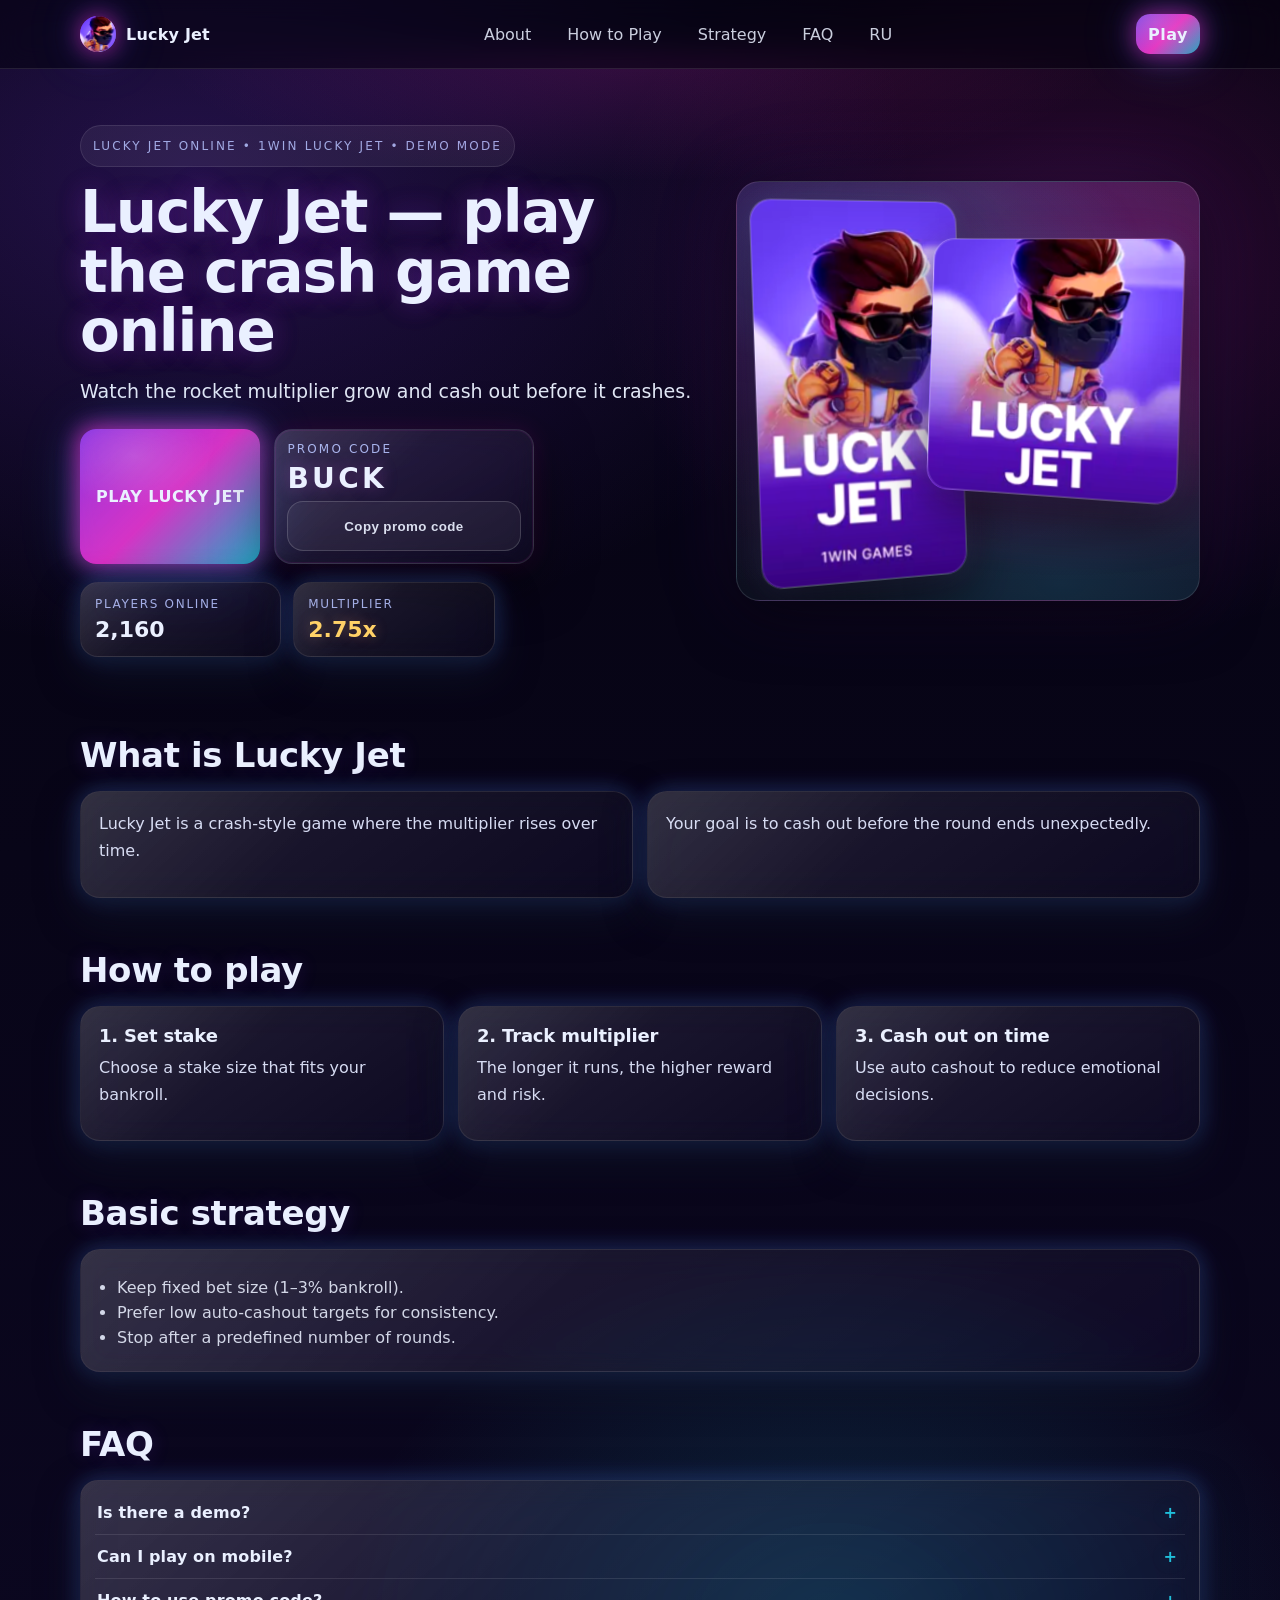
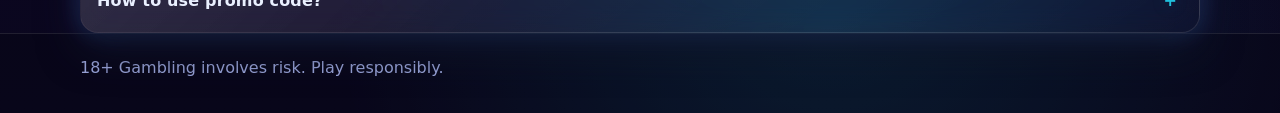
==== en.html @ e5412962 "Improve performance and add English page" ====
<!doctype html>
<html lang="en">
  <head>
    <meta charset="utf-8" />
    <meta name="viewport" content="width=device-width, initial-scale=1" />

    <title>Lucky Jet Play Online — Official Guide & Strategies 2026</title>
    <meta
      name="description"
      content="Lucky Jet is a popular crash game. Learn how to play, use safer bankroll tactics, and start online."
    />
    <meta name="theme-color" content="#0b0720" />
    <meta name="color-scheme" content="dark" />
    <meta name="robots" content="index,follow,max-image-preview:large" />

    <link rel="canonical" href="https://luckyjet.cash/en.html" />
    <link rel="alternate" hreflang="ru" href="https://luckyjet.cash/" />
    <link rel="alternate" hreflang="en" href="https://luckyjet.cash/en.html" />
    <link rel="alternate" hreflang="x-default" href="https://luckyjet.cash/" />

    <meta property="og:type" content="website" />
    <meta property="og:locale" content="en_US" />
    <meta property="og:url" content="https://luckyjet.cash/en.html" />
    <meta property="og:title" content="Lucky Jet — Play Online | 1win Lucky Jet" />
    <meta
      property="og:description"
      content="Lucky Jet is a popular crash game. Learn how to play, use smarter strategies, and start online."
    />

    <link
      rel="icon"
      type="image/avif"
      href="./ca24994c-83c5-44bd-94f7-a9ee2521f638_vertical.avif?v=2"
    />
    <link rel="alternate icon" type="image/svg+xml" href="./favicon.svg?v=2" />

    <link rel="preload" href="./styles.css" as="style" />
    <link rel="stylesheet" href="./styles.css" />
  </head>
  <body>
    <a class="skip-link" href="#content">Skip to content</a>

    <header class="topbar">
      <div class="container topbar__inner">
        <a class="brand" href="#top" aria-label="Lucky Jet landing page">
          <span class="brand__mark">
            <img
              src="./ca24994c-83c5-44bd-94f7-a9ee2521f638_vertical.webp"
              width="40"
              height="40"
              alt="Lucky Jet icon"
              decoding="async"
            />
          </span>
          <span class="brand__name">Lucky Jet</span>
        </a>

        <nav class="nav" aria-label="Page navigation">
          <a href="#about">About</a>
          <a href="#how">How to Play</a>
          <a href="#strategy">Strategy</a>
          <a href="#faq">FAQ</a>
          <a href="./index.html" lang="ru" hreflang="ru">RU</a>
        </nav>

        <a
          class="btn btn--neon btn--sm topbar__cta"
          href="https://one-vv6649.com/casino/list?open=register&sub1=lucky"
          target="_blank"
          rel="noopener noreferrer"
        >
          Play
        </a>
      </div>
    </header>

    <main id="content">
      <section class="hero" id="top">
        <div class="container hero__grid">
          <div class="hero__copy">
            <p class="kicker">lucky jet online • 1win lucky jet • demo mode</p>
            <h1>Lucky Jet — play the crash game online</h1>
            <p class="lead">Watch the rocket multiplier grow and cash out before it crashes.</p>

            <div class="hero__actions">
              <a
                class="btn btn--neon btn--pulse"
                href="https://one-vv6649.com/casino/list?open=register&sub1=lucky"
                target="_blank"
                rel="noopener noreferrer"
                aria-label="Play Lucky Jet"
              >
                PLAY LUCKY JET
              </a>
              <div class="glass promo" role="group" aria-label="Lucky Jet promo code">
                <div class="promo__label">PROMO CODE</div>
                <div class="promo__code" aria-label="Promo code">BUCK</div>
                <button class="btn btn--ghost" type="button" id="copyPromo">Copy promo code</button>
              </div>
            </div>

            <div class="stats">
              <div class="glass stat">
                <div class="stat__label">Players online</div>
                <div class="stat__value" id="playersOnline" aria-live="polite">—</div>
              </div>
              <div class="glass stat">
                <div class="stat__label">Multiplier</div>
                <div class="stat__value"><span class="mult" id="multiplier" aria-live="polite">1.00x</span></div>
              </div>
            </div>
          </div>

          <div class="hero__media" aria-label="Lucky Jet promo">
            <div class="media-grid">
              <figure class="shot shot--vertical glass">
                <img
                  src="./ca24994c-83c5-44bd-94f7-a9ee2521f638_vertical.webp"
                  width="640"
                  height="960"
                  decoding="async"
                  fetchpriority="high"
                  alt="Lucky Jet promo art"
                />
              </figure>
              <figure class="shot shot--buck glass">
                <img
                  src="./ca24994c-83c5-44bd-94f7-a9ee2521f638_vertical.webp"
                  width="640"
                  height="960"
                  loading="lazy"
                  decoding="async"
                  alt="Lucky Jet bonus visual"
                />
              </figure>
            </div>
          </div>
        </div>
      </section>

      <section class="section" id="about">
        <div class="container">
          <h2>What is Lucky Jet</h2>
          <div class="grid-2">
            <article class="glass card"><p>Lucky Jet is a crash-style game where the multiplier rises over time.</p></article>
            <article class="glass card"><p>Your goal is to cash out before the round ends unexpectedly.</p></article>
          </div>
        </div>
      </section>

      <section class="section" id="how">
        <div class="container">
          <h2>How to play</h2>
          <div class="grid-3">
            <article class="glass card"><h3>1. Set stake</h3><p>Choose a stake size that fits your bankroll.</p></article>
            <article class="glass card"><h3>2. Track multiplier</h3><p>The longer it runs, the higher reward and risk.</p></article>
            <article class="glass card"><h3>3. Cash out on time</h3><p>Use auto cashout to reduce emotional decisions.</p></article>
          </div>
        </div>
      </section>

      <section class="section" id="strategy">
        <div class="container">
          <h2>Basic strategy</h2>
          <div class="glass card">
            <ul class="list">
              <li>Keep fixed bet size (1–3% bankroll).</li>
              <li>Prefer low auto-cashout targets for consistency.</li>
              <li>Stop after a predefined number of rounds.</li>
            </ul>
          </div>
        </div>
      </section>

      <section class="section" id="faq">
        <div class="container">
          <h2>FAQ</h2>
          <div class="glass faq">
            <details><summary>Is there a demo?</summary><p>Availability depends on the platform.</p></details>
            <details><summary>Can I play on mobile?</summary><p>Yes, usually through a mobile browser.</p></details>
            <details><summary>How to use promo code?</summary><p>Copy BUCK and enter it during sign-up.</p></details>
          </div>
        </div>
      </section>
    </main>

    <footer class="footer">
      <div class="container footer__inner">
        <div class="footer__legal"><div class="muted">18+ Gambling involves risk. Play responsibly.</div></div>
      </div>
    </footer>

    <div class="toast" id="toast" role="status" aria-live="polite" aria-atomic="true"></div>
    <script src="./script.js" defer></script>
  </body>
</html>
---- styles.css ----
:root{
  --bg0:#050310;
  --bg1:#0b0720;
  --glass:rgba(255,255,255,.07);
  --glass2:rgba(255,255,255,.10);
  --stroke:rgba(255,255,255,.14);
  --text:#eaf0ff;
  --muted:#b6c3ff;
  --violet:#7c3aed;
  --pink:#ff2bd6;
  --cyan:#22d3ee;
  --yellow:#ffd166;
  --shadow:0 18px 55px rgba(0,0,0,.55);
  --radius:18px;
  --ring:0 0 0 1px var(--stroke) inset, 0 0 0 1px rgba(0,0,0,.25);
  --glow:0 0 16px rgba(255,43,214,.35), 0 0 28px rgba(34,211,238,.22);
  --glow-strong:0 0 22px rgba(255,43,214,.52), 0 0 40px rgba(124,58,237,.30), 0 0 60px rgba(34,211,238,.22);
  --container:1120px;
}

*{box-sizing:border-box}
html{scroll-behavior:smooth}
body{
  margin:0;
  font-family: ui-sans-serif, system-ui, -apple-system, Segoe UI, Roboto, Arial, "Noto Sans", "Liberation Sans", sans-serif;
  color:var(--text);
  background:
    radial-gradient(1200px 800px at 15% 10%, rgba(124,58,237,.25), transparent 60%),
    radial-gradient(900px 700px at 85% 15%, rgba(255,43,214,.16), transparent 55%),
    radial-gradient(900px 700px at 65% 95%, rgba(34,211,238,.16), transparent 55%),
    linear-gradient(180deg, var(--bg0), var(--bg1));
  min-height:100vh;
  overflow-x:hidden;
  -webkit-font-smoothing: antialiased;
  text-rendering: optimizeLegibility;
}

a{color:inherit; text-decoration:none}
p{
  font-size:16px;
  line-height:1.7;
  margin:0 0 14px;
  color:rgba(226,232,255,.94);
}

.container{
  width:min(var(--container), calc(100% - 40px));
  margin:0 auto;
}

.skip-link{
  position:absolute;
  left:-999px;
  top:10px;
  padding:10px 14px;
  border-radius:12px;
  background:rgba(0,0,0,.8);
  border:1px solid var(--stroke);
  z-index:9999;
}
.skip-link:focus{left:12px}

.topbar{
  position:sticky;
  top:0;
  z-index:50;
  backdrop-filter: blur(12px);
  background:rgba(5,3,16,.55);
  border-bottom:1px solid rgba(255,255,255,.10);
}
.topbar__inner{
  display:flex;
  align-items:center;
  justify-content:space-between;
  gap:16px;
  padding:14px 0;
}
.brand{
  display:flex;
  align-items:center;
  gap:10px;
  min-width:160px;
}
.brand__mark{
  width:36px;
  height:36px;
  display:grid;
  place-items:center;
  border-radius:999px;
  background:linear-gradient(135deg, rgba(124,58,237,.9), rgba(255,43,214,.85), rgba(34,211,238,.8));
  box-shadow:var(--glow-strong);
  overflow:hidden;
}
.brand__mark img{
  width:120%;
  height:120%;
  object-fit:cover;
  filter:contrast(1.1) saturate(1.08);
  transform:translateZ(0);
}
.brand__name{
  font-weight:800;
  letter-spacing:.2px;
}
.nav{
  display:flex;
  gap:16px;
  align-items:center;
}
.nav a{
  padding:9px 10px;
  border-radius:12px;
  color:rgba(234,240,255,.86);
  transition:transform .18s ease, background-color .18s ease, color .18s ease;
}
.nav a:hover{
  background:rgba(255,255,255,.06);
  transform:translateY(-1px);
  color:var(--text);
}
.topbar__cta{display:none}

.hero{
  position:relative;
  padding:56px 0 26px;
}
.hero:before{
  content:"";
  position:absolute;
  inset:-20px 0 auto;
  height:260px;
  background: radial-gradient(800px 220px at 50% 0%, rgba(255,43,214,.16), transparent 60%);
  pointer-events:none;
}
.hero__grid{
  display:grid;
  grid-template-columns: 1.15fr .85fr;
  gap:28px;
  align-items:center;
}
.kicker{
  display:inline-block;
  font-size:12px;
  letter-spacing:.18em;
  text-transform:uppercase;
  color:rgba(182,195,255,.85);
  padding:10px 12px;
  border-radius:999px;
  background:rgba(255,255,255,.06);
  border:1px solid rgba(255,255,255,.10);
  margin:0 0 16px;
}
h1{
  font-size: clamp(34px, 5.2vw, 58px);
  line-height:1.02;
  margin:0 0 14px;
  letter-spacing:-.02em;
  text-shadow:0 0 26px rgba(124,58,237,.28), 0 0 36px rgba(255,43,214,.14);
}
.lead{
  font-size: clamp(16px, 2.05vw, 19px);
  color:rgba(235,241,255,.96);
  margin:0 0 22px;
  max-width:56ch;
}

.hero__actions{
  display:flex;
  flex-wrap:wrap;
  gap:14px;
  align-items:stretch;
  margin:0 0 18px;
}

.glass{
  position:relative;
  background:linear-gradient(145deg, rgba(255,255,255,.10), rgba(255,255,255,.02));
  border-radius:var(--radius);
  border:1px solid rgba(255,255,255,.11);
  box-shadow:
    0 16px 40px rgba(15,23,42,.75),
    0 0 26px rgba(124,58,237,.22),
    0 0 22px rgba(34,211,238,.18);
  backdrop-filter: blur(14px) saturate(1.25);
  overflow:hidden;
}
.glass::before{
  content:"";
  position:absolute;
  inset:-1px;
  background:linear-gradient(135deg, rgba(255,255,255,.24), rgba(255,255,255,0) 42%);
  opacity:.35;
  mix-blend-mode:soft-light;
  pointer-events:none;
}

.btn{
  display:inline-flex;
  align-items:center;
  justify-content:center;
  gap:10px;
  border-radius:16px;
  border:0;
  cursor:pointer;
  font-weight:800;
  letter-spacing:.03em;
  padding:14px 16px;
  min-height:50px;
  user-select:none;
  transition:transform .18s ease, box-shadow .18s ease, filter .18s ease, background-color .18s ease;
  will-change: transform;
}
.btn:focus-visible{outline: none; box-shadow:0 0 0 3px rgba(34,211,238,.25), var(--glow)}
.btn--neon{
  color:var(--text);
  background:
    radial-gradient(120px 80px at 30% 20%, rgba(255,255,255,.18), transparent 65%),
    linear-gradient(135deg, rgba(124,58,237,.95), rgba(255,43,214,.88), rgba(34,211,238,.78));
  box-shadow: var(--glow-strong);
}
.btn--neon:hover{transform: translateY(-2px); filter:saturate(1.05) brightness(1.04)}
.btn--ghost{
  background:rgba(255,255,255,.06);
  border:1px solid rgba(255,255,255,.16);
  color:rgba(234,240,255,.92);
  box-shadow:none;
}
.btn--ghost:hover{transform: translateY(-1px); background:rgba(255,255,255,.085)}
.btn--sm{min-height:40px; padding:10px 12px; border-radius:14px}
.btn--pulse{
  position:relative;
}
.btn--pulse:after{
  content:"";
  position:absolute;
  inset:-6px;
  border-radius:20px;
  background:linear-gradient(135deg, rgba(255,43,214,.25), rgba(34,211,238,.18));
  filter: blur(10px);
  opacity:.85;
  z-index:-1;
  animation:pulse 1.6s ease-in-out infinite;
}
@keyframes pulse{
  0%,100%{transform:scale(.98); opacity:.65}
  50%{transform:scale(1.03); opacity:1}
}

.promo{
  padding:12px 12px 12px;
  display:flex;
  flex-direction:column;
  justify-content:center;
  min-width:min(260px, 100%);
  gap:6px;
  box-shadow: var(--shadow), 0 0 0 1px rgba(255,43,214,.08) inset, 0 0 24px rgba(255,43,214,.12);
}
.promo__label{
  font-size:12px;
  letter-spacing:.18em;
  text-transform:uppercase;
  color:rgba(182,195,255,.9);
}
.promo__code{
  font-size:28px;
  font-weight:900;
  letter-spacing:.12em;
  color:var(--text);
  text-shadow:0 0 18px rgba(255,43,214,.25), 0 0 24px rgba(34,211,238,.12);
}

.stats{
  display:grid;
  grid-template-columns: repeat(3, minmax(0,1fr));
  gap:12px;
  margin-top:12px;
}
.stat{
  padding:14px 14px;
  border-radius:18px;
}
.stat__label{
  font-size:12px;
  letter-spacing:.14em;
  text-transform:uppercase;
  color:rgba(182,195,255,.88);
  margin-bottom:6px;
}
.stat__value{
  font-size:22px;
  font-weight:900;
}
.mult{
  display:inline-block;
  font-variant-numeric: tabular-nums;
  color:var(--yellow);
  text-shadow:0 0 14px rgba(255,209,102,.28), 0 0 20px rgba(255,43,214,.12);
}

.hero__media{position:relative}
.media-grid{
  position:relative;
  height:420px;
  border-radius:24px;
  overflow:hidden;
  background:
    radial-gradient(900px 520px at 10% 20%, rgba(124,58,237,.24), transparent 62%),
    radial-gradient(720px 420px at 90% 18%, rgba(255,43,214,.18), transparent 58%),
    radial-gradient(720px 420px at 70% 96%, rgba(34,211,238,.16), transparent 58%),
    linear-gradient(180deg, rgba(255,255,255,.06), rgba(255,255,255,.02));
  border:1px solid rgba(255,255,255,.12);
  box-shadow:var(--shadow), 0 0 90px rgba(124,58,237,.14);
}
.media-grid:before{
  content:"";
  position:absolute;
  inset:-40px -20px;
  background:
    radial-gradient(420px 220px at 35% 22%, rgba(34,211,238,.18), transparent 60%),
    radial-gradient(520px 260px at 70% 55%, rgba(255,43,214,.16), transparent 62%);
  filter: blur(0.2px);
  pointer-events:none;
}
.shot{
  position:absolute;
  margin:0;
  border-radius:22px;
  overflow:hidden;
  box-shadow: var(--shadow), 0 0 34px rgba(255,43,214,.14), 0 0 26px rgba(34,211,238,.10);
}
.shot img{
  display:block;
  width:100%;
  height:100%;
  object-fit:cover;
  image-rendering:auto;
  filter:contrast(1.06) saturate(1.08);
  transform:translateZ(0);
  backface-visibility:hidden;
}
.shot--vertical{
  left:18px;
  top:18px;
  bottom:18px;
  width:min(250px, 46%);
  transform: perspective(900px) rotateY(14deg) rotateZ(-2deg);
  border:1px solid rgba(255,255,255,.14);
}
.shot--buck{
  right:18px;
  top:56px;
  width:min(320px, 56%);
  aspect-ratio: 1 / 1;
  transform: perspective(900px) rotateY(-14deg) rotateZ(2deg);
  border:1px solid rgba(255,255,255,.12);
}
.shot::after{
  content:"";
  position:absolute;
  inset:0;
  border-radius:inherit;
  border:1px solid rgba(255,255,255,.12);
  box-shadow:
    0 0 18px rgba(124,58,237,.45),
    0 0 26px rgba(255,43,214,.36),
    0 0 34px rgba(34,211,238,.32);
  mix-blend-mode:screen;
  pointer-events:none;
}
.badge{
  position:absolute;
  left:50%;
  bottom:14px;
  transform: translateX(-50%);
  padding:10px 14px;
  max-width:320px;
  text-align:center;
  border:1px solid rgba(34,211,238,.12);
  box-shadow: var(--shadow), 0 0 26px rgba(34,211,238,.10);
}
.badge__title{font-weight:900; letter-spacing:.08em; text-transform:uppercase}
.badge__sub{color:rgba(182,195,255,.85); font-size:13px; margin-top:4px}

.section{
  padding:52px 0 0;
}
.section--last{padding-bottom:40px}
h2{
  font-size: clamp(24px, 3.6vw, 34px);
  margin:0 0 16px;
  letter-spacing:-.01em;
  text-shadow:0 0 18px rgba(124,58,237,.22);
}
h3{
  margin:0 0 8px;
  font-size:18px;
  letter-spacing:-.01em;
}
.grid-2{
  display:grid;
  grid-template-columns: repeat(2, minmax(0,1fr));
  gap:14px;
}
.grid-3{
  display:grid;
  grid-template-columns: repeat(3, minmax(0,1fr));
  gap:14px;
}
.card{
  padding:18px 18px;
  border-radius:20px;
}
.steps{display:grid; gap:12px}
.step{
  display:flex;
  gap:14px;
  padding:16px 16px;
}
.step__n{
  width:38px; height:38px;
  border-radius:14px;
  display:grid; place-items:center;
  font-weight:900;
  background:rgba(255,255,255,.06);
  border:1px solid rgba(255,255,255,.12);
  box-shadow: 0 0 18px rgba(34,211,238,.14);
}
.step__body p{color:rgba(234,240,255,.88)}

.list{margin:10px 0 0; padding-left:18px; color:rgba(234,240,255,.88)}
.list li{margin:6px 0}

.note{
  margin-top:14px;
  padding:14px 16px;
  color:rgba(234,240,255,.88);
  border:1px solid rgba(255,43,214,.14);
  box-shadow: var(--shadow), 0 0 28px rgba(255,43,214,.10);
}

.cta-row{
  display:flex;
  gap:12px;
  align-items:center;
  flex-wrap:wrap;
  margin-top:12px;
}
.muted{color:rgba(182,195,255,.85)}

.faq{padding:10px 14px}
details{
  border-top:1px solid rgba(255,255,255,.10);
  padding:12px 2px;
}
details:first-child{border-top:0}
summary{
  cursor:pointer;
  font-weight:900;
  letter-spacing:.01em;
  list-style:none;
  position:relative;
  padding-right:26px;
}
summary::-webkit-details-marker{display:none}
summary:after{
  content:"+";
  position:absolute;
  right:6px;
  top:0;
  color:rgba(34,211,238,.9);
  text-shadow:0 0 18px rgba(34,211,238,.25);
}
details[open] summary:after{content:"—"}
details p{color:rgba(234,240,255,.88); margin-top:10px}

.footer-cta{
  display:flex;
  align-items:center;
  justify-content:space-between;
  gap:16px;
  padding:18px 18px;
}

.footer{
  padding:24px 0 36px;
  border-top:1px solid rgba(255,255,255,.10);
  background:rgba(5,3,16,.35);
}
.footer__inner{
  display:grid;
  grid-template-columns: 1.3fr 1fr 1fr;
  gap:14px;
  align-items:start;
}
.footer__brand{display:flex; gap:10px; align-items:center}
.footer__title{font-weight:900}
.footer__sub{color:rgba(182,195,255,.82); font-size:13px; margin-top:4px}
.footer__links{
  display:flex;
  gap:10px;
  flex-wrap:wrap;
  justify-content:flex-start;
}
.footer__links a{
  padding:8px 10px;
  border-radius:12px;
  background:rgba(255,255,255,.04);
  border:1px solid rgba(255,255,255,.08);
  transition: transform .18s ease, background-color .18s ease;
}
.footer__links a:hover{transform: translateY(-1px); background:rgba(255,255,255,.07)}

.fab{
  position:fixed;
  right:16px;
  bottom:16px;
  z-index:60;
  padding:12px 14px;
  border-radius:999px;
  font-weight:900;
  background:
    radial-gradient(120px 60px at 30% 20%, rgba(255,255,255,.16), transparent 60%),
    linear-gradient(135deg, rgba(124,58,237,.9), rgba(255,43,214,.85), rgba(34,211,238,.75));
  box-shadow: var(--glow-strong);
  letter-spacing:.08em;
  text-transform:uppercase;
  transition: transform .18s ease, filter .18s ease;
}
.fab:hover{transform: translateY(-2px); filter:brightness(1.05)}
.fab:focus-visible{outline:none; box-shadow:0 0 0 3px rgba(34,211,238,.25), var(--glow-strong)}

.toast{
  position:fixed;
  left:50%;
  bottom:20px;
  transform: translateX(-50%);
  z-index:80;
  padding:12px 14px;
  border-radius:14px;
  background:rgba(10,6,28,.82);
  border:1px solid rgba(255,255,255,.14);
  box-shadow: var(--shadow), 0 0 20px rgba(34,211,238,.12);
  color:rgba(234,240,255,.92);
  opacity:0;
  pointer-events:none;
  transition: opacity .2s ease, transform .2s ease;
  max-width:min(560px, calc(100% - 40px));
}
.toast.show{
  opacity:1;
  transform: translateX(-50%) translateY(-6px);
}

@media (max-width: 980px){
  .hero__grid{grid-template-columns:1fr; gap:18px}
  .media-grid{height:420px}
  .topbar__cta{display:inline-flex}
  .nav{display:none}
  .stats{grid-template-columns:1fr; gap:10px}
  .grid-3{grid-template-columns:1fr}
  .grid-2{grid-template-columns:1fr}
  .footer__inner{grid-template-columns:1fr}
  .footer-cta{flex-direction:column; align-items:stretch}
  .shot--vertical{
    width:46%;
    transform: perspective(900px) rotateY(10deg) rotateZ(-1deg);
  }
  .shot--buck{
    width:52%;
    top:86px;
    transform: perspective(900px) rotateY(-10deg) rotateZ(1deg);
  }
}

@media (prefers-reduced-motion: reduce){
  html{scroll-behavior:auto}
  .btn--pulse:after{animation:none !important}
  .btn, .nav a, .fab, .toast{transition:none !important}
}
---- styles.css ----
:root{
  --bg0:#050310;
  --bg1:#0b0720;
  --glass:rgba(255,255,255,.07);
  --glass2:rgba(255,255,255,.10);
  --stroke:rgba(255,255,255,.14);
  --text:#eaf0ff;
  --muted:#b6c3ff;
  --violet:#7c3aed;
  --pink:#ff2bd6;
  --cyan:#22d3ee;
  --yellow:#ffd166;
  --shadow:0 18px 55px rgba(0,0,0,.55);
  --radius:18px;
  --ring:0 0 0 1px var(--stroke) inset, 0 0 0 1px rgba(0,0,0,.25);
  --glow:0 0 16px rgba(255,43,214,.35), 0 0 28px rgba(34,211,238,.22);
  --glow-strong:0 0 22px rgba(255,43,214,.52), 0 0 40px rgba(124,58,237,.30), 0 0 60px rgba(34,211,238,.22);
  --container:1120px;
}

*{box-sizing:border-box}
html{scroll-behavior:smooth}
body{
  margin:0;
  font-family: ui-sans-serif, system-ui, -apple-system, Segoe UI, Roboto, Arial, "Noto Sans", "Liberation Sans", sans-serif;
  color:var(--text);
  background:
    radial-gradient(1200px 800px at 15% 10%, rgba(124,58,237,.25), transparent 60%),
    radial-gradient(900px 700px at 85% 15%, rgba(255,43,214,.16), transparent 55%),
    radial-gradient(900px 700px at 65% 95%, rgba(34,211,238,.16), transparent 55%),
    linear-gradient(180deg, var(--bg0), var(--bg1));
  min-height:100vh;
  overflow-x:hidden;
  -webkit-font-smoothing: antialiased;
  text-rendering: optimizeLegibility;
}

a{color:inherit; text-decoration:none}
p{
  font-size:16px;
  line-height:1.7;
  margin:0 0 14px;
  color:rgba(226,232,255,.94);
}

.container{
  width:min(var(--container), calc(100% - 40px));
  margin:0 auto;
}

.skip-link{
  position:absolute;
  left:-999px;
  top:10px;
  padding:10px 14px;
  border-radius:12px;
  background:rgba(0,0,0,.8);
  border:1px solid var(--stroke);
  z-index:9999;
}
.skip-link:focus{left:12px}

.topbar{
  position:sticky;
  top:0;
  z-index:50;
  backdrop-filter: blur(12px);
  background:rgba(5,3,16,.55);
  border-bottom:1px solid rgba(255,255,255,.10);
}
.topbar__inner{
  display:flex;
  align-items:center;
  justify-content:space-between;
  gap:16px;
  padding:14px 0;
}
.brand{
  display:flex;
  align-items:center;
  gap:10px;
  min-width:160px;
}
.brand__mark{
  width:36px;
  height:36px;
  display:grid;
  place-items:center;
  border-radius:999px;
  background:linear-gradient(135deg, rgba(124,58,237,.9), rgba(255,43,214,.85), rgba(34,211,238,.8));
  box-shadow:var(--glow-strong);
  overflow:hidden;
}
.brand__mark img{
  width:120%;
  height:120%;
  object-fit:cover;
  filter:contrast(1.1) saturate(1.08);
  transform:translateZ(0);
}
.brand__name{
  font-weight:800;
  letter-spacing:.2px;
}
.nav{
  display:flex;
  gap:16px;
  align-items:center;
}
.nav a{
  padding:9px 10px;
  border-radius:12px;
  color:rgba(234,240,255,.86);
  transition:transform .18s ease, background-color .18s ease, color .18s ease;
}
.nav a:hover{
  background:rgba(255,255,255,.06);
  transform:translateY(-1px);
  color:var(--text);
}
.topbar__cta{display:none}

.hero{
  position:relative;
  padding:56px 0 26px;
}
.hero:before{
  content:"";
  position:absolute;
  inset:-20px 0 auto;
  height:260px;
  background: radial-gradient(800px 220px at 50% 0%, rgba(255,43,214,.16), transparent 60%);
  pointer-events:none;
}
.hero__grid{
  display:grid;
  grid-template-columns: 1.15fr .85fr;
  gap:28px;
  align-items:center;
}
.kicker{
  display:inline-block;
  font-size:12px;
  letter-spacing:.18em;
  text-transform:uppercase;
  color:rgba(182,195,255,.85);
  padding:10px 12px;
  border-radius:999px;
  background:rgba(255,255,255,.06);
  border:1px solid rgba(255,255,255,.10);
  margin:0 0 16px;
}
h1{
  font-size: clamp(34px, 5.2vw, 58px);
  line-height:1.02;
  margin:0 0 14px;
  letter-spacing:-.02em;
  text-shadow:0 0 26px rgba(124,58,237,.28), 0 0 36px rgba(255,43,214,.14);
}
.lead{
  font-size: clamp(16px, 2.05vw, 19px);
  color:rgba(235,241,255,.96);
  margin:0 0 22px;
  max-width:56ch;
}

.hero__actions{
  display:flex;
  flex-wrap:wrap;
  gap:14px;
  align-items:stretch;
  margin:0 0 18px;
}

.glass{
  position:relative;
  background:linear-gradient(145deg, rgba(255,255,255,.10), rgba(255,255,255,.02));
  border-radius:var(--radius);
  border:1px solid rgba(255,255,255,.11);
  box-shadow:
    0 16px 40px rgba(15,23,42,.75),
    0 0 26px rgba(124,58,237,.22),
    0 0 22px rgba(34,211,238,.18);
  backdrop-filter: blur(14px) saturate(1.25);
  overflow:hidden;
}
.glass::before{
  content:"";
  position:absolute;
  inset:-1px;
  background:linear-gradient(135deg, rgba(255,255,255,.24), rgba(255,255,255,0) 42%);
  opacity:.35;
  mix-blend-mode:soft-light;
  pointer-events:none;
}

.btn{
  display:inline-flex;
  align-items:center;
  justify-content:center;
  gap:10px;
  border-radius:16px;
  border:0;
  cursor:pointer;
  font-weight:800;
  letter-spacing:.03em;
  padding:14px 16px;
  min-height:50px;
  user-select:none;
  transition:transform .18s ease, box-shadow .18s ease, filter .18s ease, background-color .18s ease;
  will-change: transform;
}
.btn:focus-visible{outline: none; box-shadow:0 0 0 3px rgba(34,211,238,.25), var(--glow)}
.btn--neon{
  color:var(--text);
  background:
    radial-gradient(120px 80px at 30% 20%, rgba(255,255,255,.18), transparent 65%),
    linear-gradient(135deg, rgba(124,58,237,.95), rgba(255,43,214,.88), rgba(34,211,238,.78));
  box-shadow: var(--glow-strong);
}
.btn--neon:hover{transform: translateY(-2px); filter:saturate(1.05) brightness(1.04)}
.btn--ghost{
  background:rgba(255,255,255,.06);
  border:1px solid rgba(255,255,255,.16);
  color:rgba(234,240,255,.92);
  box-shadow:none;
}
.btn--ghost:hover{transform: translateY(-1px); background:rgba(255,255,255,.085)}
.btn--sm{min-height:40px; padding:10px 12px; border-radius:14px}
.btn--pulse{
  position:relative;
}
.btn--pulse:after{
  content:"";
  position:absolute;
  inset:-6px;
  border-radius:20px;
  background:linear-gradient(135deg, rgba(255,43,214,.25), rgba(34,211,238,.18));
  filter: blur(10px);
  opacity:.85;
  z-index:-1;
  animation:pulse 1.6s ease-in-out infinite;
}
@keyframes pulse{
  0%,100%{transform:scale(.98); opacity:.65}
  50%{transform:scale(1.03); opacity:1}
}

.promo{
  padding:12px 12px 12px;
  display:flex;
  flex-direction:column;
  justify-content:center;
  min-width:min(260px, 100%);
  gap:6px;
  box-shadow: var(--shadow), 0 0 0 1px rgba(255,43,214,.08) inset, 0 0 24px rgba(255,43,214,.12);
}
.promo__label{
  font-size:12px;
  letter-spacing:.18em;
  text-transform:uppercase;
  color:rgba(182,195,255,.9);
}
.promo__code{
  font-size:28px;
  font-weight:900;
  letter-spacing:.12em;
  color:var(--text);
  text-shadow:0 0 18px rgba(255,43,214,.25), 0 0 24px rgba(34,211,238,.12);
}

.stats{
  display:grid;
  grid-template-columns: repeat(3, minmax(0,1fr));
  gap:12px;
  margin-top:12px;
}
.stat{
  padding:14px 14px;
  border-radius:18px;
}
.stat__label{
  font-size:12px;
  letter-spacing:.14em;
  text-transform:uppercase;
  color:rgba(182,195,255,.88);
  margin-bottom:6px;
}
.stat__value{
  font-size:22px;
  font-weight:900;
}
.mult{
  display:inline-block;
  font-variant-numeric: tabular-nums;
  color:var(--yellow);
  text-shadow:0 0 14px rgba(255,209,102,.28), 0 0 20px rgba(255,43,214,.12);
}

.hero__media{position:relative}
.media-grid{
  position:relative;
  height:420px;
  border-radius:24px;
  overflow:hidden;
  background:
    radial-gradient(900px 520px at 10% 20%, rgba(124,58,237,.24), transparent 62%),
    radial-gradient(720px 420px at 90% 18%, rgba(255,43,214,.18), transparent 58%),
    radial-gradient(720px 420px at 70% 96%, rgba(34,211,238,.16), transparent 58%),
    linear-gradient(180deg, rgba(255,255,255,.06), rgba(255,255,255,.02));
  border:1px solid rgba(255,255,255,.12);
  box-shadow:var(--shadow), 0 0 90px rgba(124,58,237,.14);
}
.media-grid:before{
  content:"";
  position:absolute;
  inset:-40px -20px;
  background:
    radial-gradient(420px 220px at 35% 22%, rgba(34,211,238,.18), transparent 60%),
    radial-gradient(520px 260px at 70% 55%, rgba(255,43,214,.16), transparent 62%);
  filter: blur(0.2px);
  pointer-events:none;
}
.shot{
  position:absolute;
  margin:0;
  border-radius:22px;
  overflow:hidden;
  box-shadow: var(--shadow), 0 0 34px rgba(255,43,214,.14), 0 0 26px rgba(34,211,238,.10);
}
.shot img{
  display:block;
  width:100%;
  height:100%;
  object-fit:cover;
  image-rendering:auto;
  filter:contrast(1.06) saturate(1.08);
  transform:translateZ(0);
  backface-visibility:hidden;
}
.shot--vertical{
  left:18px;
  top:18px;
  bottom:18px;
  width:min(250px, 46%);
  transform: perspective(900px) rotateY(14deg) rotateZ(-2deg);
  border:1px solid rgba(255,255,255,.14);
}
.shot--buck{
  right:18px;
  top:56px;
  width:min(320px, 56%);
  aspect-ratio: 1 / 1;
  transform: perspective(900px) rotateY(-14deg) rotateZ(2deg);
  border:1px solid rgba(255,255,255,.12);
}
.shot::after{
  content:"";
  position:absolute;
  inset:0;
  border-radius:inherit;
  border:1px solid rgba(255,255,255,.12);
  box-shadow:
    0 0 18px rgba(124,58,237,.45),
    0 0 26px rgba(255,43,214,.36),
    0 0 34px rgba(34,211,238,.32);
  mix-blend-mode:screen;
  pointer-events:none;
}
.badge{
  position:absolute;
  left:50%;
  bottom:14px;
  transform: translateX(-50%);
  padding:10px 14px;
  max-width:320px;
  text-align:center;
  border:1px solid rgba(34,211,238,.12);
  box-shadow: var(--shadow), 0 0 26px rgba(34,211,238,.10);
}
.badge__title{font-weight:900; letter-spacing:.08em; text-transform:uppercase}
.badge__sub{color:rgba(182,195,255,.85); font-size:13px; margin-top:4px}

.section{
  padding:52px 0 0;
}
.section--last{padding-bottom:40px}
h2{
  font-size: clamp(24px, 3.6vw, 34px);
  margin:0 0 16px;
  letter-spacing:-.01em;
  text-shadow:0 0 18px rgba(124,58,237,.22);
}
h3{
  margin:0 0 8px;
  font-size:18px;
  letter-spacing:-.01em;
}
.grid-2{
  display:grid;
  grid-template-columns: repeat(2, minmax(0,1fr));
  gap:14px;
}
.grid-3{
  display:grid;
  grid-template-columns: repeat(3, minmax(0,1fr));
  gap:14px;
}
.card{
  padding:18px 18px;
  border-radius:20px;
}
.steps{display:grid; gap:12px}
.step{
  display:flex;
  gap:14px;
  padding:16px 16px;
}
.step__n{
  width:38px; height:38px;
  border-radius:14px;
  display:grid; place-items:center;
  font-weight:900;
  background:rgba(255,255,255,.06);
  border:1px solid rgba(255,255,255,.12);
  box-shadow: 0 0 18px rgba(34,211,238,.14);
}
.step__body p{color:rgba(234,240,255,.88)}

.list{margin:10px 0 0; padding-left:18px; color:rgba(234,240,255,.88)}
.list li{margin:6px 0}

.note{
  margin-top:14px;
  padding:14px 16px;
  color:rgba(234,240,255,.88);
  border:1px solid rgba(255,43,214,.14);
  box-shadow: var(--shadow), 0 0 28px rgba(255,43,214,.10);
}

.cta-row{
  display:flex;
  gap:12px;
  align-items:center;
  flex-wrap:wrap;
  margin-top:12px;
}
.muted{color:rgba(182,195,255,.85)}

.faq{padding:10px 14px}
details{
  border-top:1px solid rgba(255,255,255,.10);
  padding:12px 2px;
}
details:first-child{border-top:0}
summary{
  cursor:pointer;
  font-weight:900;
  letter-spacing:.01em;
  list-style:none;
  position:relative;
  padding-right:26px;
}
summary::-webkit-details-marker{display:none}
summary:after{
  content:"+";
  position:absolute;
  right:6px;
  top:0;
  color:rgba(34,211,238,.9);
  text-shadow:0 0 18px rgba(34,211,238,.25);
}
details[open] summary:after{content:"—"}
details p{color:rgba(234,240,255,.88); margin-top:10px}

.footer-cta{
  display:flex;
  align-items:center;
  justify-content:space-between;
  gap:16px;
  padding:18px 18px;
}

.footer{
  padding:24px 0 36px;
  border-top:1px solid rgba(255,255,255,.10);
  background:rgba(5,3,16,.35);
}
.footer__inner{
  display:grid;
  grid-template-columns: 1.3fr 1fr 1fr;
  gap:14px;
  align-items:start;
}
.footer__brand{display:flex; gap:10px; align-items:center}
.footer__title{font-weight:900}
.footer__sub{color:rgba(182,195,255,.82); font-size:13px; margin-top:4px}
.footer__links{
  display:flex;
  gap:10px;
  flex-wrap:wrap;
  justify-content:flex-start;
}
.footer__links a{
  padding:8px 10px;
  border-radius:12px;
  background:rgba(255,255,255,.04);
  border:1px solid rgba(255,255,255,.08);
  transition: transform .18s ease, background-color .18s ease;
}
.footer__links a:hover{transform: translateY(-1px); background:rgba(255,255,255,.07)}

.fab{
  position:fixed;
  right:16px;
  bottom:16px;
  z-index:60;
  padding:12px 14px;
  border-radius:999px;
  font-weight:900;
  background:
    radial-gradient(120px 60px at 30% 20%, rgba(255,255,255,.16), transparent 60%),
    linear-gradient(135deg, rgba(124,58,237,.9), rgba(255,43,214,.85), rgba(34,211,238,.75));
  box-shadow: var(--glow-strong);
  letter-spacing:.08em;
  text-transform:uppercase;
  transition: transform .18s ease, filter .18s ease;
}
.fab:hover{transform: translateY(-2px); filter:brightness(1.05)}
.fab:focus-visible{outline:none; box-shadow:0 0 0 3px rgba(34,211,238,.25), var(--glow-strong)}

.toast{
  position:fixed;
  left:50%;
  bottom:20px;
  transform: translateX(-50%);
  z-index:80;
  padding:12px 14px;
  border-radius:14px;
  background:rgba(10,6,28,.82);
  border:1px solid rgba(255,255,255,.14);
  box-shadow: var(--shadow), 0 0 20px rgba(34,211,238,.12);
  color:rgba(234,240,255,.92);
  opacity:0;
  pointer-events:none;
  transition: opacity .2s ease, transform .2s ease;
  max-width:min(560px, calc(100% - 40px));
}
.toast.show{
  opacity:1;
  transform: translateX(-50%) translateY(-6px);
}

@media (max-width: 980px){
  .hero__grid{grid-template-columns:1fr; gap:18px}
  .media-grid{height:420px}
  .topbar__cta{display:inline-flex}
  .nav{display:none}
  .stats{grid-template-columns:1fr; gap:10px}
  .grid-3{grid-template-columns:1fr}
  .grid-2{grid-template-columns:1fr}
  .footer__inner{grid-template-columns:1fr}
  .footer-cta{flex-direction:column; align-items:stretch}
  .shot--vertical{
    width:46%;
    transform: perspective(900px) rotateY(10deg) rotateZ(-1deg);
  }
  .shot--buck{
    width:52%;
    top:86px;
    transform: perspective(900px) rotateY(-10deg) rotateZ(1deg);
  }
}

@media (prefers-reduced-motion: reduce){
  html{scroll-behavior:auto}
  .btn--pulse:after{animation:none !important}
  .btn, .nav a, .fab, .toast{transition:none !important}
}
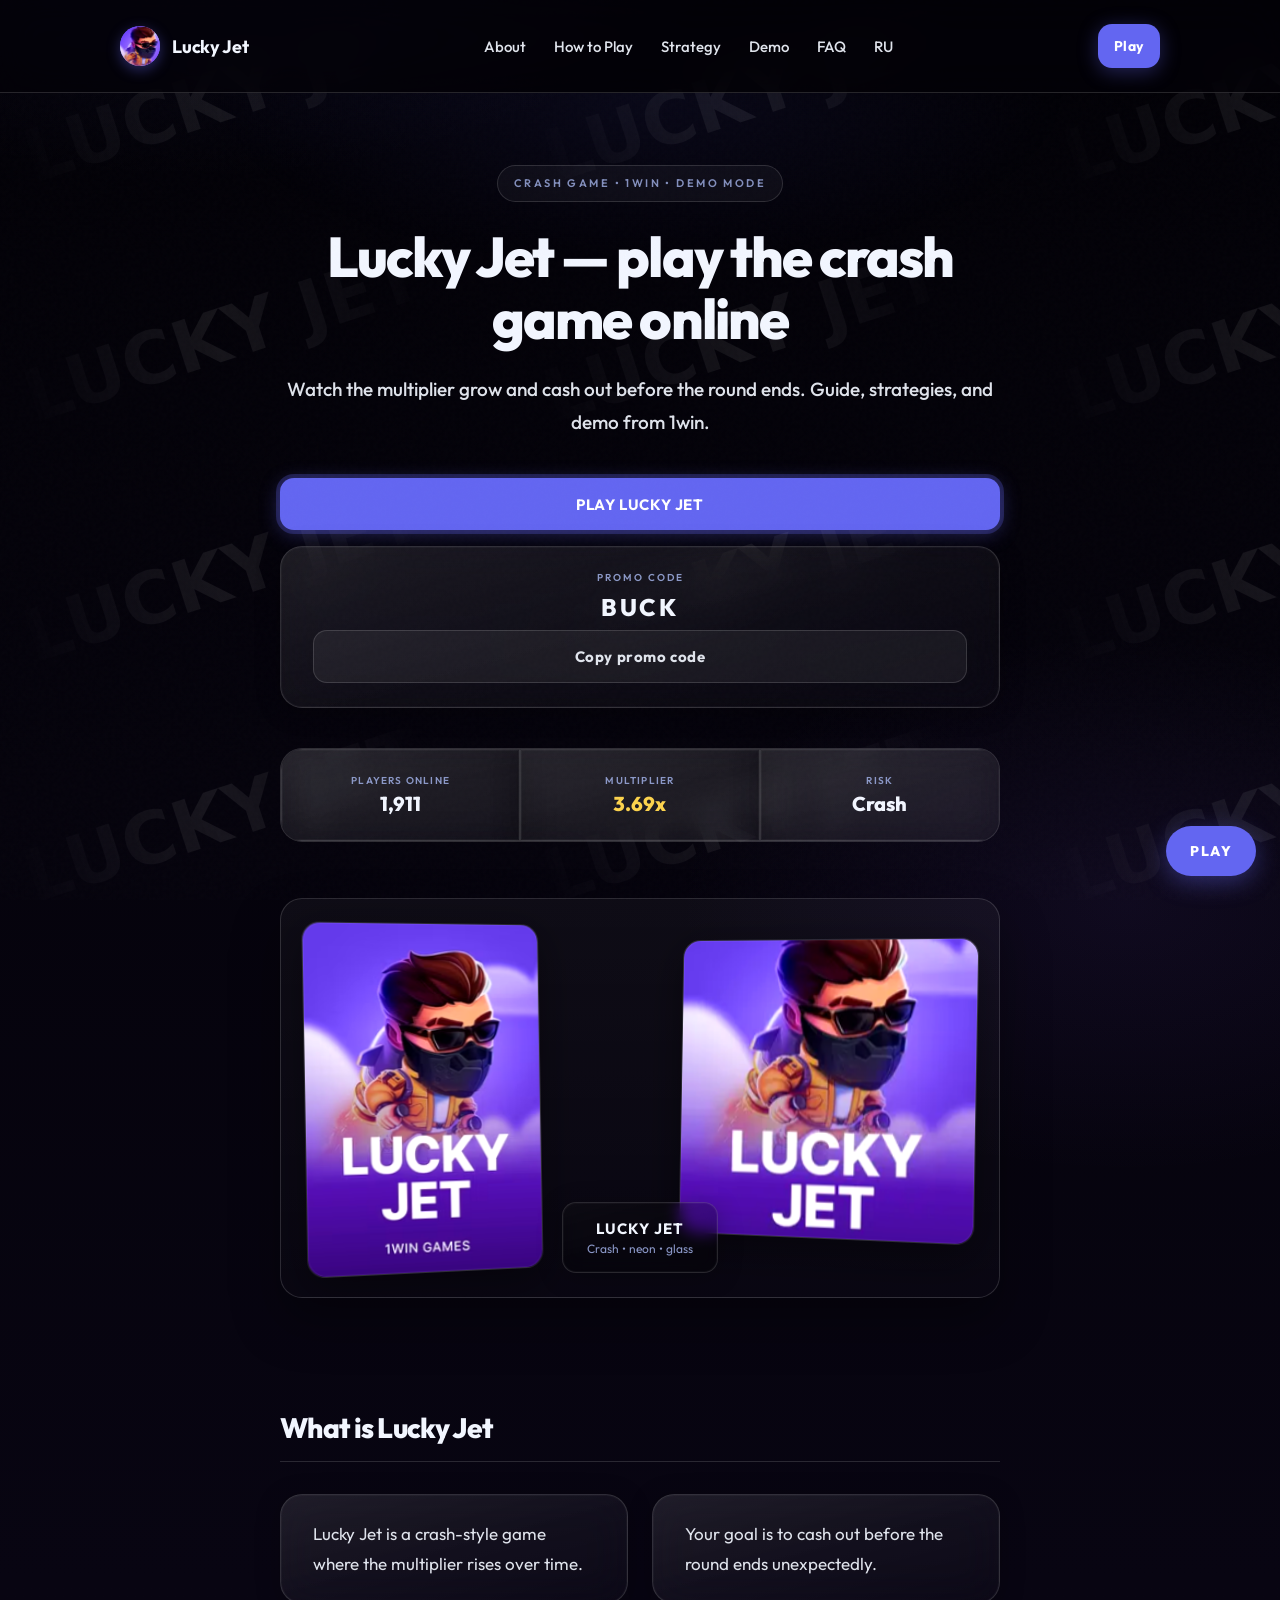
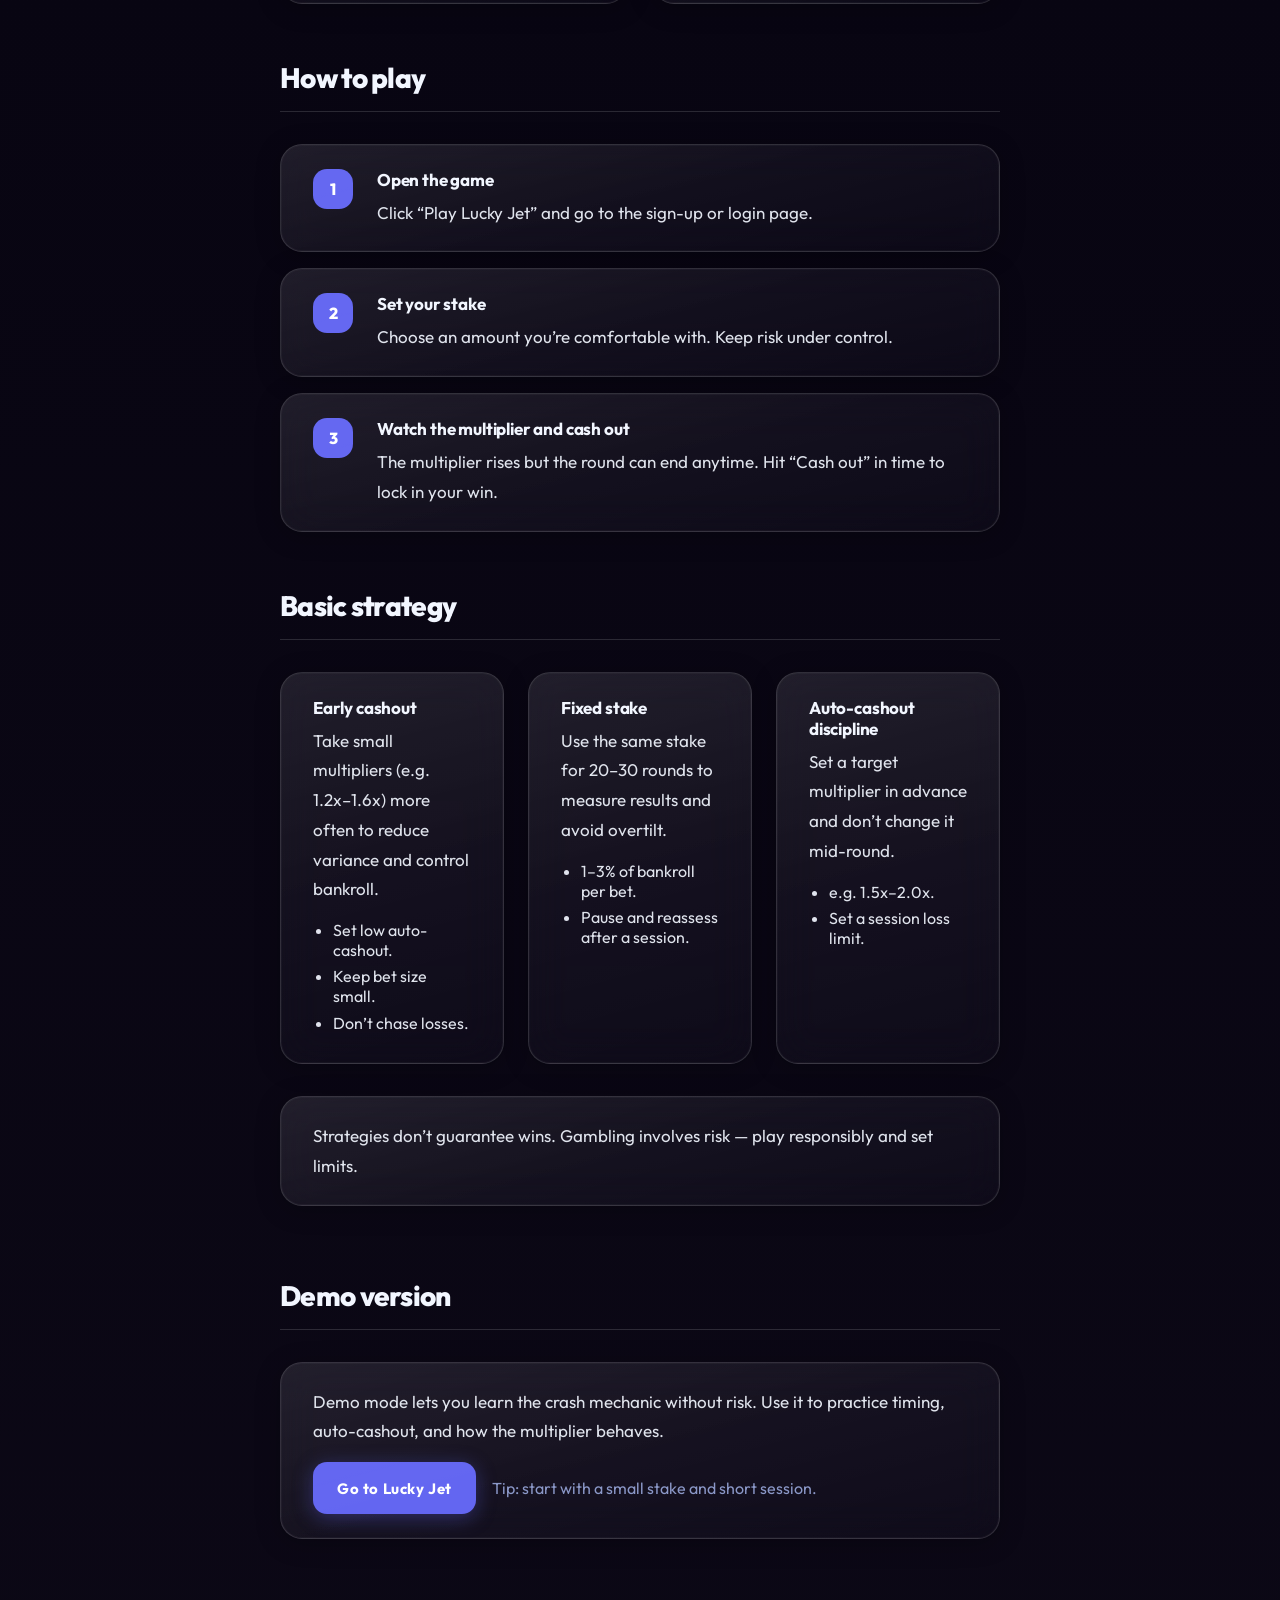
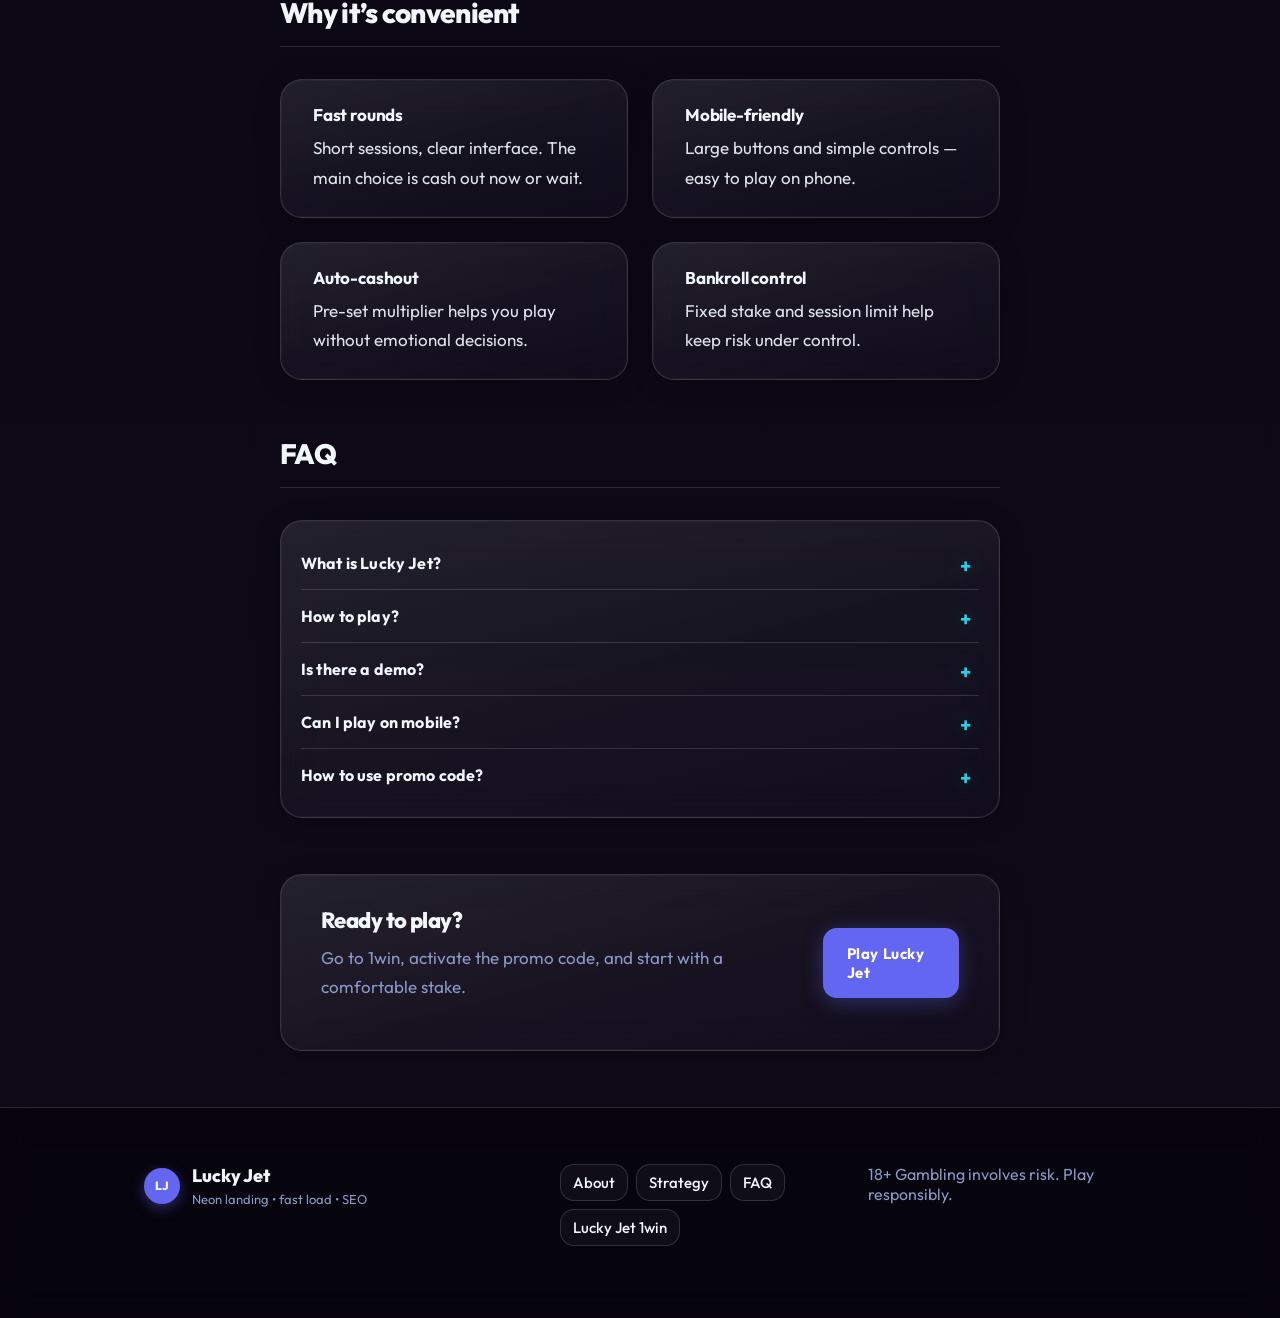
==== commit bc914d2b: "Add files via upload" ====
--- a/en.html
+++ b/en.html
@@ -2,16 +2,16 @@
 <html lang="en">
   <head>
     <meta charset="utf-8" />
-    <meta name="viewport" content="width=device-width, initial-scale=1" />
-
-    <title>Lucky Jet Play Online — Official Guide & Strategies 2026</title>
+    <meta name="viewport" content="width=device-width, initial-scale=1, viewport-fit=cover" />
+    <meta name="theme-color" content="#020106" />
+    <meta name="color-scheme" content="dark" />
+    <meta name="format-detection" content="telephone=no" />
+    <title>Lucky Jet Play Online — Official Guide & Strategies | 1win</title>
     <meta
       name="description"
-      content="Lucky Jet is a popular crash game. Learn how to play, use safer bankroll tactics, and start online."
+      content="Official Lucky Jet guide: how to play, strategies, and demo. Crash game from 1win with a rising multiplier. Rules, cashout, promo code."
     />
-    <meta name="theme-color" content="#0b0720" />
-    <meta name="color-scheme" content="dark" />
-    <meta name="robots" content="index,follow,max-image-preview:large" />
+    <meta name="robots" content="index, follow, max-image-preview:large, max-snippet:-1, max-video-preview:-1" />
 
     <link rel="canonical" href="https://luckyjet.cash/en.html" />
     <link rel="alternate" hreflang="ru" href="https://luckyjet.cash/" />
@@ -21,20 +21,27 @@
     <meta property="og:type" content="website" />
     <meta property="og:locale" content="en_US" />
     <meta property="og:url" content="https://luckyjet.cash/en.html" />
-    <meta property="og:title" content="Lucky Jet — Play Online | 1win Lucky Jet" />
+    <meta property="og:title" content="Lucky Jet — Play Online | Guide & Strategies from 1win" />
     <meta
       property="og:description"
-      content="Lucky Jet is a popular crash game. Learn how to play, use smarter strategies, and start online."
+      content="Official Lucky Jet guide: how to play, strategies, and demo. Crash game from 1win."
     />
-
-    <link
-      rel="icon"
-      type="image/avif"
-      href="./ca24994c-83c5-44bd-94f7-a9ee2521f638_vertical.avif?v=2"
+    <meta property="og:site_name" content="Lucky Jet" />
+
+    <meta name="twitter:card" content="summary_large_image" />
+    <meta name="twitter:title" content="Lucky Jet — Play Online | Guide & Strategies from 1win" />
+    <meta
+      name="twitter:description"
+      content="Official Lucky Jet guide: how to play, strategies, and demo. Crash game from 1win."
     />
+
+    <link rel="icon" type="image/avif" href="./ca24994c-83c5-44bd-94f7-a9ee2521f638_vertical.avif?v=2" />
     <link rel="alternate icon" type="image/svg+xml" href="./favicon.svg?v=2" />
 
+    <link rel="preconnect" href="https://fonts.googleapis.com" />
+    <link rel="preconnect" href="https://fonts.gstatic.com" crossorigin />
     <link rel="preload" href="./styles.css" as="style" />
+    <link href="https://fonts.googleapis.com/css2?family=Outfit:wght@400;600;700;800&display=swap" rel="stylesheet" />
     <link rel="stylesheet" href="./styles.css" />
   </head>
   <body>
@@ -59,6 +66,7 @@
           <a href="#about">About</a>
           <a href="#how">How to Play</a>
           <a href="#strategy">Strategy</a>
+          <a href="#demo">Demo</a>
           <a href="#faq">FAQ</a>
           <a href="./index.html" lang="ru" hreflang="ru">RU</a>
         </nav>
@@ -74,13 +82,13 @@
       </div>
     </header>
 
-    <main id="content">
+    <main id="content" role="main">
       <section class="hero" id="top">
         <div class="container hero__grid">
           <div class="hero__copy">
-            <p class="kicker">lucky jet online • 1win lucky jet • demo mode</p>
+            <p class="kicker">Crash game • 1win • Demo mode</p>
             <h1>Lucky Jet — play the crash game online</h1>
-            <p class="lead">Watch the rocket multiplier grow and cash out before it crashes.</p>
+            <p class="lead">Watch the multiplier grow and cash out before the round ends. Guide, strategies, and demo from 1win.</p>
 
             <div class="hero__actions">
               <a
@@ -108,20 +116,28 @@
                 <div class="stat__label">Multiplier</div>
                 <div class="stat__value"><span class="mult" id="multiplier" aria-live="polite">1.00x</span></div>
               </div>
+              <div class="glass stat">
+                <div class="stat__label">Risk</div>
+                <div class="stat__value">Crash</div>
+              </div>
             </div>
           </div>
 
           <div class="hero__media" aria-label="Lucky Jet promo">
             <div class="media-grid">
               <figure class="shot shot--vertical glass">
-                <img
-                  src="./ca24994c-83c5-44bd-94f7-a9ee2521f638_vertical.webp"
-                  width="640"
-                  height="960"
-                  decoding="async"
-                  fetchpriority="high"
-                  alt="Lucky Jet promo art"
-                />
+                <picture>
+                  <source srcset="./ca24994c-83c5-44bd-94f7-a9ee2521f638_vertical.avif" type="image/avif" />
+                  <source srcset="./ca24994c-83c5-44bd-94f7-a9ee2521f638_vertical.webp" type="image/webp" />
+                  <img
+                    src="./ca24994c-83c5-44bd-94f7-a9ee2521f638_vertical.webp"
+                    width="640"
+                    height="960"
+                    decoding="async"
+                    fetchpriority="high"
+                    alt="Lucky Jet promo art"
+                  />
+                </picture>
               </figure>
               <figure class="shot shot--buck glass">
                 <img
@@ -133,12 +149,16 @@
                   alt="Lucky Jet bonus visual"
                 />
               </figure>
-            </div>
-          </div>
-        </div>
-      </section>
-
-      <section class="section" id="about">
+              <div class="badge glass" aria-hidden="true">
+                <div class="badge__title">Lucky Jet</div>
+                <div class="badge__sub">Crash • neon • glass</div>
+              </div>
+            </div>
+          </div>
+        </div>
+      </section>
+
+      <section class="section reveal" id="about">
         <div class="container">
           <h2>What is Lucky Jet</h2>
           <div class="grid-2">
@@ -148,37 +168,115 @@
         </div>
       </section>
 
-      <section class="section" id="how">
+      <section class="section reveal" id="how">
         <div class="container">
           <h2>How to play</h2>
+          <div class="steps">
+            <div class="glass step">
+              <div class="step__n">1</div>
+              <div class="step__body">
+                <h3>Open the game</h3>
+                <p>Click “Play Lucky Jet” and go to the sign-up or login page.</p>
+              </div>
+            </div>
+            <div class="glass step">
+              <div class="step__n">2</div>
+              <div class="step__body">
+                <h3>Set your stake</h3>
+                <p>Choose an amount you’re comfortable with. Keep risk under control.</p>
+              </div>
+            </div>
+            <div class="glass step">
+              <div class="step__n">3</div>
+              <div class="step__body">
+                <h3>Watch the multiplier and cash out</h3>
+                <p>The multiplier rises but the round can end anytime. Hit “Cash out” in time to lock in your win.</p>
+              </div>
+            </div>
+          </div>
+        </div>
+      </section>
+
+      <section class="section reveal" id="strategy">
+        <div class="container">
+          <h2>Basic strategy</h2>
           <div class="grid-3">
-            <article class="glass card"><h3>1. Set stake</h3><p>Choose a stake size that fits your bankroll.</p></article>
-            <article class="glass card"><h3>2. Track multiplier</h3><p>The longer it runs, the higher reward and risk.</p></article>
-            <article class="glass card"><h3>3. Cash out on time</h3><p>Use auto cashout to reduce emotional decisions.</p></article>
-          </div>
-        </div>
-      </section>
-
-      <section class="section" id="strategy">
-        <div class="container">
-          <h2>Basic strategy</h2>
+            <article class="glass card">
+              <h3>Early cashout</h3>
+              <p>Take small multipliers (e.g. 1.2x–1.6x) more often to reduce variance and control bankroll.</p>
+              <ul class="list">
+                <li>Set low auto-cashout.</li>
+                <li>Keep bet size small.</li>
+                <li>Don’t chase losses.</li>
+              </ul>
+            </article>
+            <article class="glass card">
+              <h3>Fixed stake</h3>
+              <p>Use the same stake for 20–30 rounds to measure results and avoid overtilt.</p>
+              <ul class="list">
+                <li>1–3% of bankroll per bet.</li>
+                <li>Pause and reassess after a session.</li>
+              </ul>
+            </article>
+            <article class="glass card">
+              <h3>Auto-cashout discipline</h3>
+              <p>Set a target multiplier in advance and don’t change it mid-round.</p>
+              <ul class="list">
+                <li>e.g. 1.5x–2.0x.</li>
+                <li>Set a session loss limit.</li>
+              </ul>
+            </article>
+          </div>
+          <p class="note glass">Strategies don’t guarantee wins. Gambling involves risk — play responsibly and set limits.</p>
+        </div>
+      </section>
+
+      <section class="section reveal" id="demo">
+        <div class="container">
+          <h2>Demo version</h2>
           <div class="glass card">
-            <ul class="list">
-              <li>Keep fixed bet size (1–3% bankroll).</li>
-              <li>Prefer low auto-cashout targets for consistency.</li>
-              <li>Stop after a predefined number of rounds.</li>
-            </ul>
-          </div>
-        </div>
-      </section>
-
-      <section class="section" id="faq">
+            <p>Demo mode lets you learn the crash mechanic without risk. Use it to practice timing, auto-cashout, and how the multiplier behaves.</p>
+            <div class="cta-row">
+              <a class="btn btn--neon" href="https://one-vv6649.com/casino/list?open=register&sub1=lucky" target="_blank" rel="noopener noreferrer">Go to Lucky Jet</a>
+              <span class="muted">Tip: start with a small stake and short session.</span>
+            </div>
+          </div>
+        </div>
+      </section>
+
+      <section class="section reveal" id="benefits">
+        <div class="container">
+          <h2>Why it’s convenient</h2>
+          <div class="grid-2">
+            <div class="glass card"><h3>Fast rounds</h3><p>Short sessions, clear interface. The main choice is cash out now or wait.</p></div>
+            <div class="glass card"><h3>Mobile-friendly</h3><p>Large buttons and simple controls — easy to play on phone.</p></div>
+            <div class="glass card"><h3>Auto-cashout</h3><p>Pre-set multiplier helps you play without emotional decisions.</p></div>
+            <div class="glass card"><h3>Bankroll control</h3><p>Fixed stake and session limit help keep risk under control.</p></div>
+          </div>
+        </div>
+      </section>
+
+      <section class="section reveal" id="faq">
         <div class="container">
           <h2>FAQ</h2>
           <div class="glass faq">
-            <details><summary>Is there a demo?</summary><p>Availability depends on the platform.</p></details>
-            <details><summary>Can I play on mobile?</summary><p>Yes, usually through a mobile browser.</p></details>
-            <details><summary>How to use promo code?</summary><p>Copy BUCK and enter it during sign-up.</p></details>
+            <details><summary>What is Lucky Jet?</summary><p>Lucky Jet is a crash game where the multiplier rises during the rocket flight. You need to cash out before it “crashes”.</p></details>
+            <details><summary>How to play?</summary><p>Set your stake, start a round, and cash out at the current multiplier before the round ends.</p></details>
+            <details><summary>Is there a demo?</summary><p>Depends on the platform. If demo is available, use it to practice auto-cashout and timing.</p></details>
+            <details><summary>Can I play on mobile?</summary><p>Yes, the game is usually available on mobile via browser.</p></details>
+            <details><summary>How to use promo code?</summary><p>Copy <strong>BUCK</strong>, register via the “Play” button, and enter the code in the sign-up field on the platform.</p></details>
+          </div>
+        </div>
+      </section>
+
+      <section class="section section--last">
+        <div class="container">
+          <div class="glass footer-cta">
+            <div>
+              <h2>Ready to play?</h2>
+              <p class="muted">Go to 1win, activate the promo code, and start with a comfortable stake.</p>
+            </div>
+            <a class="btn btn--neon" href="https://one-vv6649.com/casino/list?open=register&sub1=lucky" target="_blank" rel="noopener noreferrer">Play Lucky Jet</a>
           </div>
         </div>
       </section>
@@ -186,11 +284,36 @@
 
     <footer class="footer">
       <div class="container footer__inner">
-        <div class="footer__legal"><div class="muted">18+ Gambling involves risk. Play responsibly.</div></div>
+        <div class="footer__brand">
+          <span class="brand__mark" aria-hidden="true">LJ</span>
+          <div>
+            <div class="footer__title">Lucky Jet</div>
+            <div class="footer__sub">Neon landing • fast load • SEO</div>
+          </div>
+        </div>
+        <div class="footer__links">
+          <a href="#about">About</a>
+          <a href="#strategy">Strategy</a>
+          <a href="#faq">FAQ</a>
+          <a href="https://one-vv6649.com/casino/list?open=register&sub1=lucky" target="_blank" rel="noopener noreferrer">Lucky Jet 1win</a>
+        </div>
+        <div class="footer__legal">
+          <div class="muted">18+ Gambling involves risk. Play responsibly.</div>
+        </div>
       </div>
     </footer>
 
+    <a class="fab" href="https://one-vv6649.com/casino/list?open=register&sub1=lucky" target="_blank" rel="noopener noreferrer" aria-label="Floating button: play Lucky Jet">PLAY</a>
+
     <div class="toast" id="toast" role="status" aria-live="polite" aria-atomic="true"></div>
+
+    <script type="application/ld+json">
+      {"@context":"https://schema.org","@type":"WebPage","name":"Lucky Jet — Play Online | 1win Lucky Jet","description":"Official Lucky Jet guide: how to play, strategies, and demo. Crash game from 1win.","inLanguage":"en-US","about":[{"@type":"Thing","name":"Lucky Jet"},{"@type":"Thing","name":"Crash game"}]}
+    </script>
+    <script type="application/ld+json">
+      {"@context":"https://schema.org","@type":"FAQPage","mainEntity":[{"@type":"Question","name":"What is Lucky Jet","acceptedAnswer":{"@type":"Answer","text":"Lucky Jet is a crash game where the multiplier rises during the rocket flight. You need to cash out before it crashes."}},{"@type":"Question","name":"How to play","acceptedAnswer":{"@type":"Answer","text":"Set your stake, start a round, and cash out at the current multiplier before the round ends."}},{"@type":"Question","name":"Is there a demo","acceptedAnswer":{"@type":"Answer","text":"Depends on the platform. If demo is available, use it to practice auto-cashout and timing."}},{"@type":"Question","name":"Can I play on mobile","acceptedAnswer":{"@type":"Answer","text":"Yes, the game is usually available on mobile via browser."}},{"@type":"Question","name":"How to use promo code","acceptedAnswer":{"@type":"Answer","text":"Copy BUCK, register via the Play button, and enter the code in the sign-up field on the platform."}}]}
+    </script>
+
     <script src="./script.js" defer></script>
   </body>
 </html>
--- a/styles.css
+++ b/styles.css
@@ -1,51 +1,103 @@
 :root{
-  --bg0:#050310;
-  --bg1:#0b0720;
-  --glass:rgba(255,255,255,.07);
-  --glass2:rgba(255,255,255,.10);
+  --font-sans: "Outfit", ui-sans-serif, system-ui, sans-serif;
+  --bg0:#020106;
+  --bg1:#080512;
+  --bg2:#0e0a18;
+  --glass:rgba(255,255,255,.065);
+  --glass2:rgba(255,255,255,.1);
   --stroke:rgba(255,255,255,.14);
-  --text:#eaf0ff;
-  --muted:#b6c3ff;
-  --violet:#7c3aed;
-  --pink:#ff2bd6;
+  --text:#f2f6ff;
+  --text-soft:rgba(242,246,255,.92);
+  --muted:#8b98c8;
+  --violet:#a78bfa;
+  --violet-soft:rgba(167,139,250,.35);
+  --pink:#f472b6;
+  --pink-soft:rgba(244,114,182,.4);
   --cyan:#22d3ee;
-  --yellow:#ffd166;
-  --shadow:0 18px 55px rgba(0,0,0,.55);
-  --radius:18px;
-  --ring:0 0 0 1px var(--stroke) inset, 0 0 0 1px rgba(0,0,0,.25);
-  --glow:0 0 16px rgba(255,43,214,.35), 0 0 28px rgba(34,211,238,.22);
-  --glow-strong:0 0 22px rgba(255,43,214,.52), 0 0 40px rgba(124,58,237,.30), 0 0 60px rgba(34,211,238,.22);
-  --container:1120px;
+  --cyan-soft:rgba(34,211,238,.35);
+  --yellow:#fcd34d;
+  --btn-bg:#6366f1;
+  --btn-bg-hover:#818cf8;
+  --btn-text:#fff;
+  --shadow:0 32px 80px rgba(0,0,0,.55);
+  --shadow-glass:0 12px 40px rgba(0,0,0,.4);
+  --radius:22px;
+  --radius-sm:14px;
+  --ring:0 0 0 1px var(--stroke) inset;
+  --glow:0 0 24px var(--pink-soft), 0 0 48px var(--cyan-soft);
+  --glow-strong:0 0 32px var(--pink-soft), 0 0 56px var(--violet-soft), 0 0 80px var(--cyan-soft);
+  --container:1040px;
+  --content: 48rem;
+  --space-xs:.5rem;
+  --space-sm:1rem;
+  --space-md:1.5rem;
+  --space-lg:2rem;
+  --space-xl:2.5rem;
+  --space-2xl:3.5rem;
+  --space-3xl:4.5rem;
+  --ease-out: cubic-bezier(0.22, 1, 0.36, 1);
+  --ease-in-out: cubic-bezier(0.65, 0, 0.35, 1);
 }
 
 *{box-sizing:border-box}
 html{scroll-behavior:smooth}
 body{
-  margin:0;
-  font-family: ui-sans-serif, system-ui, -apple-system, Segoe UI, Roboto, Arial, "Noto Sans", "Liberation Sans", sans-serif;
-  color:var(--text);
+  margin: 0;
+  font-family: var(--font-sans);
+  font-weight: 400;
+  color: var(--text);
   background:
-    radial-gradient(1200px 800px at 15% 10%, rgba(124,58,237,.25), transparent 60%),
-    radial-gradient(900px 700px at 85% 15%, rgba(255,43,214,.16), transparent 55%),
-    radial-gradient(900px 700px at 65% 95%, rgba(34,211,238,.16), transparent 55%),
-    linear-gradient(180deg, var(--bg0), var(--bg1));
-  min-height:100vh;
-  overflow-x:hidden;
+    radial-gradient(1400px 900px at 15% -5%, rgba(99,102,241,.12), transparent 45%),
+    radial-gradient(1000px 600px at 88% 20%, rgba(139,92,246,.08), transparent 45%),
+    linear-gradient(180deg, var(--bg0) 0%, var(--bg1) 35%, var(--bg2) 100%);
+  min-height: 100vh;
+  overflow-x: hidden;
   -webkit-font-smoothing: antialiased;
+  -moz-osx-font-smoothing: grayscale;
   text-rendering: optimizeLegibility;
 }
-
-a{color:inherit; text-decoration:none}
+body::after{
+  content: "";
+  position: fixed;
+  inset: 0;
+  background: url("data:image/svg+xml,%3Csvg viewBox='0 0 256 256' xmlns='http://www.w3.org/2000/svg'%3E%3Cfilter id='n'%3E%3CfeTurbulence type='fractalNoise' baseFrequency='0.9' numOctaves='4' stitchTiles='stitch'/%3E%3C/filter%3E%3Crect width='100%25' height='100%25' filter='url(%23n)'/%3E%3C/svg%3E");
+  opacity: .018;
+  pointer-events: none;
+  z-index: 1;
+}
+
+body::before{
+  content: "";
+  position: fixed;
+  inset: 0;
+  z-index: 0;
+  pointer-events: none;
+  opacity: .16;
+  mix-blend-mode: screen;
+  background-image: url("data:image/svg+xml,%3Csvg xmlns='http://www.w3.org/2000/svg' width='520' height='240' viewBox='0 0 520 240'%3E%3Cdefs%3E%3ClinearGradient id='g' x1='0' x2='1'%3E%3Cstop offset='0' stop-color='%23ffffff' stop-opacity='.0'/%3E%3Cstop offset='.5' stop-color='%23ffffff' stop-opacity='.45'/%3E%3Cstop offset='1' stop-color='%23ffffff' stop-opacity='.0'/%3E%3C/linearGradient%3E%3C/defs%3E%3Cg transform='rotate(-18 260 120)' fill='url(%23g)'%3E%3Ctext x='26' y='110' font-family='Outfit,system-ui,sans-serif' font-size='72' font-weight='800'%3ELUCKY JET%3C/text%3E%3C/g%3E%3C/svg%3E");
+  background-size: 520px 240px;
+  background-repeat: repeat;
+}
+
+a{color: inherit; text-decoration: none}
 p{
-  font-size:16px;
-  line-height:1.7;
-  margin:0 0 14px;
-  color:rgba(226,232,255,.94);
+  font-size: 1.0625rem;
+  line-height: 1.75;
+  margin: 0 0 var(--space-sm);
+  color: var(--text-soft);
 }
 
 .container{
-  width:min(var(--container), calc(100% - 40px));
-  margin:0 auto;
+  width: min(var(--content), calc(100% - var(--space-xl)));
+  max-width: 100%;
+  margin: 0 auto;
+  padding: 0 var(--space-md);
+}
+.topbar .container{
+  width: min(var(--container), calc(100% - var(--space-xl)));
+}
+.footer .container{
+  width: min(var(--container), calc(100% - var(--space-xl)));
 }
 
 .skip-link{
@@ -61,519 +113,690 @@
 .skip-link:focus{left:12px}
 
 .topbar{
-  position:sticky;
-  top:0;
-  z-index:50;
+  position: sticky;
+  top: 0;
+  z-index: 50;
+  backdrop-filter: blur(20px) saturate(1.2);
+  -webkit-backdrop-filter: blur(20px) saturate(1.2);
+  background: rgba(3,2,8,.72);
+  border-bottom: 1px solid var(--stroke);
+}
+.topbar__inner{
+  display: flex;
+  align-items: center;
+  justify-content: space-between;
+  gap: var(--space-md);
+  padding: var(--space-md) 0;
+}
+.brand{
+  display: flex;
+  align-items: center;
+  gap: .75rem;
+  min-width: 10rem;
+}
+.brand__mark{
+  width: 40px;
+  height: 40px;
+  display: grid;
+  place-items: center;
+  border-radius: 999px;
+  background: var(--btn-bg);
+  box-shadow: 0 4px 14px rgba(99,102,241,.4);
+  overflow: hidden;
+}
+.brand__mark img{
+  width: 120%;
+  height: 120%;
+  object-fit: cover;
+  filter: contrast(1.05) saturate(1.1);
+  transform: translateZ(0);
+}
+.brand__name{
+  font-weight: 700;
+  font-size: 1.125rem;
+  letter-spacing: -.01em;
+}
+.nav{
+  display: flex;
+  flex-wrap: wrap;
+  gap: .25rem;
+  align-items: center;
+  justify-content: flex-end;
+}
+.nav a{
+  padding: .5rem .75rem;
+  border-radius: var(--radius-sm);
+  color: var(--text-soft);
+  font-weight: 500;
+  font-size: .9375rem;
+  transition: background-color .2s var(--ease-out), color .2s var(--ease-out), transform .2s var(--ease-out);
+}
+.nav a:hover{
+  background: rgba(255,255,255,.07);
+  color: var(--text);
+  transform: translateY(-1px);
+}
+.topbar__cta{ display: none }
+
+.hero{
+  position: relative;
+  padding: var(--space-3xl) 0 var(--space-2xl);
+}
+.hero::before{
+  content: "";
+  position: absolute;
+  top: 0;
+  left: 50%;
+  transform: translateX(-50%);
+  width: min(900px, 100%);
+  height: 420px;
+  background: radial-gradient(ellipse 80% 70% at 50% 0%, rgba(99,102,241,.08), transparent 60%);
+  pointer-events: none;
+}
+.hero__grid{
+  display: grid;
+  grid-template-columns: 1fr;
+  gap: var(--space-2xl);
+  align-items: start;
+}
+.hero__copy{
+  width: 100%;
+  max-width: 100%;
+}
+.hero__copy{
+  text-align: center;
+}
+.kicker{
+  display: inline-block;
+  font-size: .6875rem;
+  font-weight: 600;
+  letter-spacing: .22em;
+  text-transform: uppercase;
+  color: var(--muted);
+  padding: .5rem 1rem;
+  border-radius: 999px;
+  background: rgba(255,255,255,.04);
+  border: 1px solid var(--stroke);
+  margin: 0 0 var(--space-md);
+  opacity: .95;
+}
+h1{
+  font-size: clamp(2.25rem, 5.2vw, 3.5rem);
+  font-weight: 800;
+  line-height: 1.1;
+  margin: 0 0 var(--space-md);
+  letter-spacing: -.035em;
+  color: var(--text);
+}
+.lead{
+  font-size: clamp(1rem, 1.6vw, 1.1875rem);
+  font-weight: 500;
+  line-height: 1.7;
+  color: var(--text-soft);
+  margin: 0 0 var(--space-xl);
+  max-width: 60ch;
+}
+
+.hero__actions{
+  display: flex;
+  flex-direction: column;
+  flex-wrap: nowrap;
+  gap: var(--space-sm);
+  align-items: stretch;
+  margin: 0 0 var(--space-xl);
+  justify-content: flex-start;
+}
+.hero-cta{
+  background: transparent;
+  border-radius: var(--radius);
+  padding: var(--space-xs);
+  border: 1px solid var(--stroke);
+  box-shadow: 0 0 0 1px rgba(255,255,255,.02) inset, 0 12px 40px rgba(0,0,0,.25);
+}
+.hero-cta.btn{
+  display: inline-flex;
+}
+.hero-cta .btn{
+  width: 100%;
+}
+.hero__actions .btn.btn--neon.btn--pulse{
+  min-width: 0; /* ширина задается оберткой hero-cta */
+}
+.hero__actions .promo{
+  min-width: 0;
+  width: 100%;
+}
+.hero__actions .promo .btn--ghost{
+  width: 100%;
+}
+.hero-cta{
+  width: 100%;
+}
+
+.glass{
+  position: relative;
+  background: linear-gradient(165deg, rgba(255,255,255,.07), rgba(255,255,255,.02));
+  border-radius: var(--radius);
+  border: 1px solid var(--stroke);
+  box-shadow: 0 4px 24px rgba(0,0,0,.25), 0 0 0 1px rgba(255,255,255,.03) inset;
+  backdrop-filter: blur(20px) saturate(1.1);
+  -webkit-backdrop-filter: blur(20px) saturate(1.1);
+  overflow: hidden;
+  transition: transform .25s var(--ease-out), box-shadow .25s var(--ease-out), border-color .2s ease;
+}
+.glass::before{
+  content: "";
+  position: absolute;
+  inset: 0;
+  background: linear-gradient(165deg, rgba(255,255,255,.08), transparent 50%);
+  opacity: .35;
+  mix-blend-mode: overlay;
+  pointer-events: none;
+  border-radius: inherit;
+}
+.glass:hover{
+  border-color: rgba(255,255,255,.16);
+  box-shadow: 0 8px 32px rgba(0,0,0,.3), 0 0 0 1px rgba(255,255,255,.05) inset;
+}
+
+.btn{
+  display: inline-flex;
+  align-items: center;
+  justify-content: center;
+  gap: .5rem;
+  border-radius: var(--radius-sm);
+  border: 0;
+  cursor: pointer;
+  font-family: var(--font-sans);
+  font-weight: 700;
+  font-size: .9375rem;
+  letter-spacing: .04em;
+  padding: 1rem 1.5rem;
+  min-height: 52px;
+  user-select: none;
+  transition: transform .2s var(--ease-out), box-shadow .2s var(--ease-out), filter .2s ease;
+}
+.btn:focus-visible{ outline: none; box-shadow: 0 0 0 3px rgba(99,102,241,.5) }
+.btn--neon{
+  color: var(--btn-text);
+  background: var(--btn-bg);
+  box-shadow: 0 4px 20px rgba(99,102,241,.35);
+}
+.btn--neon:hover{
+  background: var(--btn-bg-hover);
+  transform: translateY(-2px);
+  box-shadow: 0 8px 28px rgba(99,102,241,.45);
+}
+.btn--ghost{
+  background: rgba(255,255,255,.06);
+  border: 1px solid var(--stroke);
+  color: var(--text-soft);
+  box-shadow: none;
+}
+.btn--ghost:hover{
+  transform: translateY(-1px);
+  background: rgba(255,255,255,.09);
+}
+.btn--sm{ min-height: 44px; padding: .6rem 1rem; font-size: .875rem; border-radius: var(--radius-sm) }
+.btn--xs{ min-height: 22px; padding: .35rem .75rem; font-size: .8125rem; border-radius: var(--radius-sm) }
+.btn--pulse{ position: relative }
+.btn--pulse::after{
+  content: "";
+  position: absolute;
+  inset: -4px;
+  border-radius: 18px;
+  background: var(--btn-bg);
+  opacity: .25;
+  z-index: -1;
+  animation: pulse 2s var(--ease-in-out) infinite;
+}
+@keyframes pulse{
+  0%, 100%{ transform: scale(.98); opacity: .2 }
+  50%{ transform: scale(1.03); opacity: .35 }
+}
+
+.promo{
+  padding: var(--space-md) var(--space-lg);
+  display: flex;
+  flex-direction: column;
+  justify-content: center;
+  min-width: min(15rem, 100%);
+  gap: var(--space-xs);
+}
+.promo__label{
+  font-size: .625rem;
+  font-weight: 600;
+  letter-spacing: .2em;
+  text-transform: uppercase;
+  color: var(--muted);
+}
+.promo__code{
+  font-size: 1.5rem;
+  font-weight: 800;
+  letter-spacing: .12em;
+  color: var(--text);
+}
+
+.stats{
+  display: grid;
+  grid-template-columns: repeat(3, 1fr);
+  gap: 0;
+  margin-top: 0;
+  border-radius: var(--radius);
+  overflow: hidden;
+  border: 1px solid var(--stroke);
+  background: rgba(255,255,255,.03);
   backdrop-filter: blur(12px);
-  background:rgba(5,3,16,.55);
-  border-bottom:1px solid rgba(255,255,255,.10);
-}
-.topbar__inner{
-  display:flex;
-  align-items:center;
-  justify-content:space-between;
-  gap:16px;
-  padding:14px 0;
-}
-.brand{
-  display:flex;
-  align-items:center;
-  gap:10px;
-  min-width:160px;
-}
-.brand__mark{
-  width:36px;
-  height:36px;
-  display:grid;
-  place-items:center;
-  border-radius:999px;
-  background:linear-gradient(135deg, rgba(124,58,237,.9), rgba(255,43,214,.85), rgba(34,211,238,.8));
-  box-shadow:var(--glow-strong);
-  overflow:hidden;
-}
-.brand__mark img{
-  width:120%;
-  height:120%;
-  object-fit:cover;
-  filter:contrast(1.1) saturate(1.08);
-  transform:translateZ(0);
-}
-.brand__name{
-  font-weight:800;
-  letter-spacing:.2px;
-}
-.nav{
-  display:flex;
-  gap:16px;
-  align-items:center;
-}
-.nav a{
-  padding:9px 10px;
-  border-radius:12px;
-  color:rgba(234,240,255,.86);
-  transition:transform .18s ease, background-color .18s ease, color .18s ease;
-}
-.nav a:hover{
-  background:rgba(255,255,255,.06);
-  transform:translateY(-1px);
-  color:var(--text);
-}
-.topbar__cta{display:none}
-
-.hero{
-  position:relative;
-  padding:56px 0 26px;
-}
-.hero:before{
-  content:"";
-  position:absolute;
-  inset:-20px 0 auto;
-  height:260px;
-  background: radial-gradient(800px 220px at 50% 0%, rgba(255,43,214,.16), transparent 60%);
-  pointer-events:none;
-}
-.hero__grid{
-  display:grid;
-  grid-template-columns: 1.15fr .85fr;
-  gap:28px;
-  align-items:center;
-}
-.kicker{
-  display:inline-block;
-  font-size:12px;
-  letter-spacing:.18em;
-  text-transform:uppercase;
-  color:rgba(182,195,255,.85);
-  padding:10px 12px;
-  border-radius:999px;
-  background:rgba(255,255,255,.06);
-  border:1px solid rgba(255,255,255,.10);
-  margin:0 0 16px;
-}
-h1{
-  font-size: clamp(34px, 5.2vw, 58px);
-  line-height:1.02;
-  margin:0 0 14px;
-  letter-spacing:-.02em;
-  text-shadow:0 0 26px rgba(124,58,237,.28), 0 0 36px rgba(255,43,214,.14);
-}
-.lead{
-  font-size: clamp(16px, 2.05vw, 19px);
-  color:rgba(235,241,255,.96);
-  margin:0 0 22px;
-  max-width:56ch;
-}
-
-.hero__actions{
-  display:flex;
-  flex-wrap:wrap;
-  gap:14px;
-  align-items:stretch;
-  margin:0 0 18px;
-}
-
-.glass{
-  position:relative;
-  background:linear-gradient(145deg, rgba(255,255,255,.10), rgba(255,255,255,.02));
-  border-radius:var(--radius);
-  border:1px solid rgba(255,255,255,.11);
-  box-shadow:
-    0 16px 40px rgba(15,23,42,.75),
-    0 0 26px rgba(124,58,237,.22),
-    0 0 22px rgba(34,211,238,.18);
-  backdrop-filter: blur(14px) saturate(1.25);
-  overflow:hidden;
-}
-.glass::before{
-  content:"";
-  position:absolute;
-  inset:-1px;
-  background:linear-gradient(135deg, rgba(255,255,255,.24), rgba(255,255,255,0) 42%);
-  opacity:.35;
-  mix-blend-mode:soft-light;
-  pointer-events:none;
-}
-
-.btn{
-  display:inline-flex;
-  align-items:center;
-  justify-content:center;
-  gap:10px;
-  border-radius:16px;
-  border:0;
-  cursor:pointer;
-  font-weight:800;
-  letter-spacing:.03em;
-  padding:14px 16px;
-  min-height:50px;
-  user-select:none;
-  transition:transform .18s ease, box-shadow .18s ease, filter .18s ease, background-color .18s ease;
-  will-change: transform;
-}
-.btn:focus-visible{outline: none; box-shadow:0 0 0 3px rgba(34,211,238,.25), var(--glow)}
-.btn--neon{
-  color:var(--text);
-  background:
-    radial-gradient(120px 80px at 30% 20%, rgba(255,255,255,.18), transparent 65%),
-    linear-gradient(135deg, rgba(124,58,237,.95), rgba(255,43,214,.88), rgba(34,211,238,.78));
-  box-shadow: var(--glow-strong);
-}
-.btn--neon:hover{transform: translateY(-2px); filter:saturate(1.05) brightness(1.04)}
-.btn--ghost{
-  background:rgba(255,255,255,.06);
-  border:1px solid rgba(255,255,255,.16);
-  color:rgba(234,240,255,.92);
-  box-shadow:none;
-}
-.btn--ghost:hover{transform: translateY(-1px); background:rgba(255,255,255,.085)}
-.btn--sm{min-height:40px; padding:10px 12px; border-radius:14px}
-.btn--pulse{
-  position:relative;
-}
-.btn--pulse:after{
-  content:"";
-  position:absolute;
-  inset:-6px;
-  border-radius:20px;
-  background:linear-gradient(135deg, rgba(255,43,214,.25), rgba(34,211,238,.18));
-  filter: blur(10px);
-  opacity:.85;
-  z-index:-1;
-  animation:pulse 1.6s ease-in-out infinite;
-}
-@keyframes pulse{
-  0%,100%{transform:scale(.98); opacity:.65}
-  50%{transform:scale(1.03); opacity:1}
-}
-
-.promo{
-  padding:12px 12px 12px;
-  display:flex;
-  flex-direction:column;
-  justify-content:center;
-  min-width:min(260px, 100%);
-  gap:6px;
-  box-shadow: var(--shadow), 0 0 0 1px rgba(255,43,214,.08) inset, 0 0 24px rgba(255,43,214,.12);
-}
-.promo__label{
-  font-size:12px;
-  letter-spacing:.18em;
-  text-transform:uppercase;
-  color:rgba(182,195,255,.9);
-}
-.promo__code{
-  font-size:28px;
-  font-weight:900;
-  letter-spacing:.12em;
-  color:var(--text);
-  text-shadow:0 0 18px rgba(255,43,214,.25), 0 0 24px rgba(34,211,238,.12);
-}
-
-.stats{
-  display:grid;
-  grid-template-columns: repeat(3, minmax(0,1fr));
-  gap:12px;
-  margin-top:12px;
 }
 .stat{
-  padding:14px 14px;
-  border-radius:18px;
-}
+  padding: var(--space-md) var(--space-sm);
+  border-radius: 0;
+  border-right: 1px solid var(--stroke);
+  text-align: center;
+}
+.stat:last-child{ border-right: 0 }
 .stat__label{
-  font-size:12px;
-  letter-spacing:.14em;
-  text-transform:uppercase;
-  color:rgba(182,195,255,.88);
-  margin-bottom:6px;
+  font-size: .625rem;
+  font-weight: 600;
+  letter-spacing: .12em;
+  text-transform: uppercase;
+  color: var(--muted);
+  margin-bottom: .25rem;
 }
 .stat__value{
-  font-size:22px;
-  font-weight:900;
+  font-size: 1.25rem;
+  font-weight: 800;
 }
 .mult{
-  display:inline-block;
+  display: inline-block;
   font-variant-numeric: tabular-nums;
-  color:var(--yellow);
-  text-shadow:0 0 14px rgba(255,209,102,.28), 0 0 20px rgba(255,43,214,.12);
-}
-
-.hero__media{position:relative}
+  color: var(--yellow);
+}
+
+.hero__media{ position: relative }
 .media-grid{
-  position:relative;
-  height:420px;
-  border-radius:24px;
-  overflow:hidden;
-  background:
-    radial-gradient(900px 520px at 10% 20%, rgba(124,58,237,.24), transparent 62%),
-    radial-gradient(720px 420px at 90% 18%, rgba(255,43,214,.18), transparent 58%),
-    radial-gradient(720px 420px at 70% 96%, rgba(34,211,238,.16), transparent 58%),
-    linear-gradient(180deg, rgba(255,255,255,.06), rgba(255,255,255,.02));
-  border:1px solid rgba(255,255,255,.12);
-  box-shadow:var(--shadow), 0 0 90px rgba(124,58,237,.14);
-}
-.media-grid:before{
-  content:"";
-  position:absolute;
-  inset:-40px -20px;
-  background:
-    radial-gradient(420px 220px at 35% 22%, rgba(34,211,238,.18), transparent 60%),
-    radial-gradient(520px 260px at 70% 55%, rgba(255,43,214,.16), transparent 62%);
-  filter: blur(0.2px);
-  pointer-events:none;
+  position: relative;
+  height: 400px;
+  border-radius: var(--radius);
+  overflow: hidden;
+  background: linear-gradient(180deg, rgba(255,255,255,.04) 0%, rgba(255,255,255,.01) 100%);
+  border: 1px solid var(--stroke);
+  box-shadow: 0 24px 48px rgba(0,0,0,.35);
 }
 .shot{
-  position:absolute;
-  margin:0;
-  border-radius:22px;
-  overflow:hidden;
-  box-shadow: var(--shadow), 0 0 34px rgba(255,43,214,.14), 0 0 26px rgba(34,211,238,.10);
-}
+  position: absolute;
+  margin: 0;
+  border-radius: calc(var(--radius) - 4px);
+  overflow: hidden;
+  box-shadow: 0 12px 40px rgba(0,0,0,.4);
+  border: 1px solid rgba(255,255,255,.1);
+  transition: transform .35s var(--ease-out);
+}
+.shot--vertical:hover{ transform: perspective(1000px) rotateY(10deg) rotateZ(-1deg) scale(1.02) }
+.shot--buck:hover{ transform: perspective(1000px) rotateY(-10deg) rotateZ(1deg) scale(1.02) }
 .shot img{
-  display:block;
-  width:100%;
-  height:100%;
-  object-fit:cover;
-  image-rendering:auto;
-  filter:contrast(1.06) saturate(1.08);
-  transform:translateZ(0);
-  backface-visibility:hidden;
-}
+  display: block;
+  width: 100%;
+  height: 100%;
+  object-fit: cover;
+  object-position: center;
+  image-rendering: auto;
+  filter: contrast(1.05) saturate(1.06) brightness(1.02);
+  transform: translateZ(0);
+  backface-visibility: hidden;
+}
+.shot{ isolation: isolate }
+.hero-img{ filter: contrast(1.05) saturate(1.06) brightness(1.02) }
 .shot--vertical{
-  left:18px;
-  top:18px;
-  bottom:18px;
-  width:min(250px, 46%);
-  transform: perspective(900px) rotateY(14deg) rotateZ(-2deg);
-  border:1px solid rgba(255,255,255,.14);
+  left: var(--space-md);
+  top: var(--space-md);
+  bottom: var(--space-md);
+  width: min(240px, 44%);
+  transform: perspective(1000px) rotateY(10deg) rotateZ(-1deg);
 }
 .shot--buck{
-  right:18px;
-  top:56px;
-  width:min(320px, 56%);
+  right: var(--space-md);
+  top: 2.5rem;
+  width: min(300px, 54%);
   aspect-ratio: 1 / 1;
-  transform: perspective(900px) rotateY(-14deg) rotateZ(2deg);
-  border:1px solid rgba(255,255,255,.12);
+  transform: perspective(1000px) rotateY(-10deg) rotateZ(1deg);
 }
 .shot::after{
-  content:"";
-  position:absolute;
-  inset:0;
-  border-radius:inherit;
-  border:1px solid rgba(255,255,255,.12);
-  box-shadow:
-    0 0 18px rgba(124,58,237,.45),
-    0 0 26px rgba(255,43,214,.36),
-    0 0 34px rgba(34,211,238,.32);
-  mix-blend-mode:screen;
-  pointer-events:none;
+  content: "";
+  position: absolute;
+  inset: 0;
+  border-radius: inherit;
+  box-shadow: inset 0 0 0 1px rgba(255,255,255,.06);
+  pointer-events: none;
 }
 .badge{
-  position:absolute;
-  left:50%;
-  bottom:14px;
+  position: absolute;
+  left: 50%;
+  bottom: var(--space-md);
   transform: translateX(-50%);
-  padding:10px 14px;
-  max-width:320px;
-  text-align:center;
-  border:1px solid rgba(34,211,238,.12);
-  box-shadow: var(--shadow), 0 0 26px rgba(34,211,238,.10);
-}
-.badge__title{font-weight:900; letter-spacing:.08em; text-transform:uppercase}
-.badge__sub{color:rgba(182,195,255,.85); font-size:13px; margin-top:4px}
+  padding: var(--space-sm) var(--space-md);
+  max-width: 18rem;
+  text-align: center;
+  background: rgba(0,0,0,.25);
+  border: 1px solid var(--stroke);
+  border-radius: var(--radius-sm);
+  backdrop-filter: blur(8px);
+}
+.badge__title{ font-weight: 700; font-size: .9375rem; letter-spacing: .06em; text-transform: uppercase }
+.badge__sub{ color: var(--muted); font-size: .75rem; margin-top: .2rem }
 
 .section{
-  padding:52px 0 0;
-}
-.section--last{padding-bottom:40px}
+  padding: var(--space-2xl) 0 0;
+}
+.section--last{ padding-bottom: var(--space-2xl) }
+.section + .section{ padding-top: var(--space-2xl) }
+/* Reveal on scroll */
+.section.reveal{
+  opacity: 0;
+  transform: translateY(24px);
+  transition: opacity .6s var(--ease-out), transform .6s var(--ease-out);
+}
+.section.reveal.visible{
+  opacity: 1;
+  transform: translateY(0);
+}
+.section:not(.section-links) .container > h2:first-child{
+  padding-bottom: var(--space-sm);
+  margin-bottom: var(--space-lg);
+  border-bottom: 1px solid var(--stroke);
+}
 h2{
-  font-size: clamp(24px, 3.6vw, 34px);
-  margin:0 0 16px;
-  letter-spacing:-.01em;
-  text-shadow:0 0 18px rgba(124,58,237,.22);
+  font-size: clamp(1.375rem, 2.8vw, 1.75rem);
+  font-weight: 800;
+  margin: 0 0 var(--space-md);
+  letter-spacing: -.025em;
+  color: var(--text);
+  line-height: 1.25;
 }
 h3{
-  margin:0 0 8px;
-  font-size:18px;
-  letter-spacing:-.01em;
+  margin: 0 0 var(--space-xs);
+  font-size: 1.0625rem;
+  font-weight: 700;
+  letter-spacing: -.01em;
+  color: var(--text);
 }
 .grid-2{
-  display:grid;
-  grid-template-columns: repeat(2, minmax(0,1fr));
-  gap:14px;
+  display: grid;
+  grid-template-columns: repeat(2, minmax(0, 1fr));
+  gap: var(--space-md);
 }
 .grid-3{
-  display:grid;
-  grid-template-columns: repeat(3, minmax(0,1fr));
-  gap:14px;
+  display: grid;
+  grid-template-columns: repeat(3, minmax(0, 1fr));
+  gap: var(--space-md);
 }
 .card{
-  padding:18px 18px;
-  border-radius:20px;
-}
-.steps{display:grid; gap:12px}
+  padding: var(--space-md) var(--space-lg);
+  border-radius: var(--radius);
+}
+.card p:last-child{ margin-bottom: 0 }
+.card:hover{
+  transform: translateY(-2px);
+}
+.steps{ display: grid; gap: var(--space-sm) }
 .step{
-  display:flex;
-  gap:14px;
-  padding:16px 16px;
+  display: flex;
+  gap: var(--space-md);
+  padding: var(--space-md) var(--space-lg);
 }
 .step__n{
-  width:38px; height:38px;
-  border-radius:14px;
-  display:grid; place-items:center;
-  font-weight:900;
-  background:rgba(255,255,255,.06);
-  border:1px solid rgba(255,255,255,.12);
-  box-shadow: 0 0 18px rgba(34,211,238,.14);
-}
-.step__body p{color:rgba(234,240,255,.88)}
-
-.list{margin:10px 0 0; padding-left:18px; color:rgba(234,240,255,.88)}
-.list li{margin:6px 0}
+  width: 40px;
+  height: 40px;
+  flex-shrink: 0;
+  border-radius: var(--radius-sm);
+  display: grid;
+  place-items: center;
+  font-weight: 800;
+  font-size: 1rem;
+  background: var(--btn-bg);
+  color: var(--btn-text);
+  border: 0;
+}
+.step__body p{ color: var(--text-soft); margin-bottom: 0 }
+
+.list{ margin: .75rem 0 0; padding-left: 1.25rem; color: var(--text-soft) }
+.list li{ margin: .4rem 0 }
 
 .note{
-  margin-top:14px;
-  padding:14px 16px;
-  color:rgba(234,240,255,.88);
-  border:1px solid rgba(255,43,214,.14);
-  box-shadow: var(--shadow), 0 0 28px rgba(255,43,214,.10);
+  margin-top: var(--space-lg);
+  padding: var(--space-md) var(--space-lg);
+  color: var(--text-soft);
+  border: 1px solid var(--stroke);
+  border-radius: var(--radius);
 }
 
 .cta-row{
-  display:flex;
-  gap:12px;
-  align-items:center;
-  flex-wrap:wrap;
-  margin-top:12px;
-}
-.muted{color:rgba(182,195,255,.85)}
-
-.faq{padding:10px 14px}
+  display: flex;
+  gap: 1rem;
+  align-items: center;
+  flex-wrap: wrap;
+  margin-top: 1rem;
+}
+.muted{ color: var(--muted) }
+
+.faq{ padding: 1rem 1.25rem }
 details{
-  border-top:1px solid rgba(255,255,255,.10);
-  padding:12px 2px;
-}
-details:first-child{border-top:0}
+  border-top: 1px solid var(--stroke);
+  padding: 1rem 0;
+}
+details:first-child{ border-top: 0 }
 summary{
-  cursor:pointer;
-  font-weight:900;
-  letter-spacing:.01em;
-  list-style:none;
-  position:relative;
-  padding-right:26px;
-}
-summary::-webkit-details-marker{display:none}
-summary:after{
-  content:"+";
-  position:absolute;
-  right:6px;
-  top:0;
-  color:rgba(34,211,238,.9);
-  text-shadow:0 0 18px rgba(34,211,238,.25);
-}
-details[open] summary:after{content:"—"}
-details p{color:rgba(234,240,255,.88); margin-top:10px}
+  cursor: pointer;
+  font-weight: 700;
+  font-size: 1rem;
+  letter-spacing: .01em;
+  list-style: none;
+  position: relative;
+  padding-right: 2rem;
+  color: var(--text);
+  transition: color .2s ease;
+}
+summary:hover{ color: var(--cyan) }
+summary::-webkit-details-marker{ display: none }
+summary::after{
+  content: "+";
+  position: absolute;
+  right: .5rem;
+  top: 0;
+  color: var(--cyan);
+  text-shadow: 0 0 20px var(--cyan-soft);
+  font-size: 1.25rem;
+}
+details[open] summary::after{ content: "−" }
+details p{ color: var(--text-soft); margin-top: .75rem }
+
+.section-links .container > .section-links__label{
+  margin: 0 0 var(--space-sm);
+  font-size: .875rem;
+  font-weight: 600;
+  letter-spacing: .02em;
+  color: var(--muted);
+  border: 0;
+  padding: 0;
+}
+.section-links__list{
+  display: flex;
+  flex-wrap: wrap;
+  gap: var(--space-sm);
+}
+.section-links__list a{
+  padding: var(--space-xs) var(--space-sm);
+  border-radius: var(--radius-sm);
+  font-weight: 500;
+  font-size: .9375rem;
+  background: rgba(255,255,255,.04);
+  border: 1px solid var(--stroke);
+  color: var(--text-soft);
+  transition: background .2s ease, border-color .2s ease, color .2s ease;
+}
+.section-links__list a:hover{
+  background: rgba(255,255,255,.07);
+  border-color: rgba(255,255,255,.14);
+  color: var(--text);
+}
 
 .footer-cta{
-  display:flex;
-  align-items:center;
-  justify-content:space-between;
-  gap:16px;
-  padding:18px 18px;
-}
+  display: flex;
+  align-items: center;
+  justify-content: space-between;
+  gap: var(--space-xl);
+  padding: var(--space-lg) var(--space-xl);
+}
+.footer-cta h2{ margin-bottom: var(--space-xs); font-size: 1.375rem }
 
 .footer{
-  padding:24px 0 36px;
-  border-top:1px solid rgba(255,255,255,.10);
-  background:rgba(5,3,16,.35);
+  padding: var(--space-2xl) 0 var(--space-3xl);
+  border-top: 1px solid var(--stroke);
+  background: rgba(2,1,6,.6);
+  backdrop-filter: blur(16px);
 }
 .footer__inner{
-  display:grid;
-  grid-template-columns: 1.3fr 1fr 1fr;
-  gap:14px;
-  align-items:start;
-}
-.footer__brand{display:flex; gap:10px; align-items:center}
-.footer__title{font-weight:900}
-.footer__sub{color:rgba(182,195,255,.82); font-size:13px; margin-top:4px}
+  display: grid;
+  grid-template-columns: 1.4fr 1fr 1fr;
+  gap: var(--space-xl);
+  align-items: start;
+}
+.footer__brand{ display: flex; gap: .75rem; align-items: center }
+.footer__brand .brand__mark{
+  width: 36px;
+  height: 36px;
+  font-size: .75rem;
+  font-weight: 800;
+  color: var(--text);
+}
+.footer__title{ font-weight: 800; font-size: 1.125rem }
+.footer__sub{ color: var(--muted); font-size: .8125rem; margin-top: .25rem }
 .footer__links{
-  display:flex;
-  gap:10px;
-  flex-wrap:wrap;
-  justify-content:flex-start;
+  display: flex;
+  gap: .5rem;
+  flex-wrap: wrap;
+  justify-content: flex-start;
 }
 .footer__links a{
-  padding:8px 10px;
-  border-radius:12px;
-  background:rgba(255,255,255,.04);
-  border:1px solid rgba(255,255,255,.08);
-  transition: transform .18s ease, background-color .18s ease;
-}
-.footer__links a:hover{transform: translateY(-1px); background:rgba(255,255,255,.07)}
+  padding: .5rem .75rem;
+  border-radius: var(--radius-sm);
+  font-weight: 500;
+  font-size: .9375rem;
+  background: rgba(255,255,255,.04);
+  border: 1px solid var(--stroke);
+  transition: transform .2s var(--ease-out), background-color .2s ease, border-color .2s ease;
+}
+.footer__links a:hover{
+  transform: translateY(-1px);
+  background: rgba(255,255,255,.07);
+  border-color: rgba(255,255,255,.14);
+}
 
 .fab{
-  position:fixed;
-  right:16px;
-  bottom:16px;
-  z-index:60;
-  padding:12px 14px;
-  border-radius:999px;
-  font-weight:900;
-  background:
-    radial-gradient(120px 60px at 30% 20%, rgba(255,255,255,.16), transparent 60%),
-    linear-gradient(135deg, rgba(124,58,237,.9), rgba(255,43,214,.85), rgba(34,211,238,.75));
-  box-shadow: var(--glow-strong);
-  letter-spacing:.08em;
-  text-transform:uppercase;
-  transition: transform .18s ease, filter .18s ease;
-}
-.fab:hover{transform: translateY(-2px); filter:brightness(1.05)}
-.fab:focus-visible{outline:none; box-shadow:0 0 0 3px rgba(34,211,238,.25), var(--glow-strong)}
+  position: fixed;
+  right: 1.5rem;
+  bottom: 1.5rem;
+  z-index: 60;
+  padding: 1rem 1.5rem;
+  border-radius: 999px;
+  font-family: var(--font-sans);
+  font-weight: 800;
+  font-size: .875rem;
+  letter-spacing: .1em;
+  text-transform: uppercase;
+  color: var(--btn-text);
+  background: var(--btn-bg);
+  box-shadow: 0 6px 24px rgba(99,102,241,.4);
+  transition: transform .2s var(--ease-out), background .2s ease, box-shadow .2s ease;
+}
+.fab:hover{
+  background: var(--btn-bg-hover);
+  transform: translateY(-2px);
+  box-shadow: 0 10px 32px rgba(99,102,241,.5);
+}
+.fab:focus-visible{ outline: none; box-shadow: 0 0 0 3px rgba(99,102,241,.5) }
 
 .toast{
-  position:fixed;
-  left:50%;
-  bottom:20px;
+  position: fixed;
+  left: 50%;
+  bottom: 1.5rem;
   transform: translateX(-50%);
-  z-index:80;
-  padding:12px 14px;
-  border-radius:14px;
-  background:rgba(10,6,28,.82);
-  border:1px solid rgba(255,255,255,.14);
-  box-shadow: var(--shadow), 0 0 20px rgba(34,211,238,.12);
-  color:rgba(234,240,255,.92);
-  opacity:0;
-  pointer-events:none;
-  transition: opacity .2s ease, transform .2s ease;
-  max-width:min(560px, calc(100% - 40px));
+  z-index: 80;
+  padding: 1rem 1.5rem;
+  border-radius: var(--radius-sm);
+  font-weight: 500;
+  font-size: .9375rem;
+  background: rgba(10,8,24,.9);
+  border: 1px solid var(--stroke);
+  box-shadow: var(--shadow), 0 0 28px var(--cyan-soft);
+  color: var(--text-soft);
+  opacity: 0;
+  pointer-events: none;
+  transition: opacity .25s var(--ease-out), transform .25s var(--ease-out);
+  max-width: min(28rem, calc(100% - 2rem));
 }
 .toast.show{
-  opacity:1;
-  transform: translateX(-50%) translateY(-6px);
+  opacity: 1;
+  transform: translateX(-50%) translateY(-8px);
 }
 
 @media (max-width: 980px){
-  .hero__grid{grid-template-columns:1fr; gap:18px}
-  .media-grid{height:420px}
-  .topbar__cta{display:inline-flex}
-  .nav{display:none}
-  .stats{grid-template-columns:1fr; gap:10px}
-  .grid-3{grid-template-columns:1fr}
-  .grid-2{grid-template-columns:1fr}
-  .footer__inner{grid-template-columns:1fr}
-  .footer-cta{flex-direction:column; align-items:stretch}
-  .shot--vertical{
-    width:46%;
-    transform: perspective(900px) rotateY(10deg) rotateZ(-1deg);
-  }
-  .shot--buck{
-    width:52%;
-    top:86px;
-    transform: perspective(900px) rotateY(-10deg) rotateZ(1deg);
-  }
-}
+  .hero{ padding: var(--space-2xl) 0 var(--space-xl) }
+  .hero__grid{ gap: var(--space-xl) }
+  .hero__copy{ max-width: 100% }
+  .hero__media{ order: 0 }
+  .media-grid{ height: 340px }
+  .topbar__cta{ display: inline-flex; min-height: 44px }
+  .nav{ display: none }
+  .stats{ grid-template-columns: 1fr }
+  .stat{ border-right: 0; border-bottom: 1px solid var(--stroke); padding: var(--space-sm) }
+  .stat:last-child{ border-bottom: 0 }
+  .grid-3{ grid-template-columns: 1fr }
+  .grid-2{ grid-template-columns: 1fr }
+  .section{ padding: var(--space-xl) 0 0 }
+  .section + .section{ padding-top: var(--space-xl) }
+  .section--last{ padding-bottom: var(--space-xl) }
+  .footer__inner{ grid-template-columns: 1fr; gap: var(--space-lg) }
+  .footer-cta{ flex-direction: column; align-items: stretch; text-align: center }
+  .footer__links a{ min-height: 44px; display: inline-flex; align-items: center }
+  .shot--vertical{ width: 44%; transform: perspective(1000px) rotateY(8deg) rotateZ(-1deg) }
+  .shot--buck{ width: 52%; top: 2rem; transform: perspective(1000px) rotateY(-8deg) rotateZ(1deg) }
+  .container{ width: min(100%, calc(100% - var(--space-md))); padding: 0 var(--space-sm) }
+  .fab{ right: var(--space-sm); bottom: var(--space-sm); padding: .875rem 1.25rem; font-size: .8125rem; min-width: 44px; min-height: 44px }
+}
+
+/* Внутренние страницы */
+.page{ padding: 2rem 0 4rem }
+.breadcrumb{
+  font-size: .875rem;
+  margin-bottom: 1.5rem;
+  color: var(--muted);
+}
+.breadcrumb a{ color: var(--cyan); transition: color .2s ease }
+.breadcrumb a:hover{ color: var(--text) }
+.breadcrumb span{ margin: 0 .5rem; opacity: .6 }
+.page__title{
+  font-size: clamp(1.75rem, 4vw, 2.5rem);
+  font-weight: 800;
+  letter-spacing: -.03em;
+  margin: 0 0 1rem;
+  color: var(--text);
+  text-shadow: 0 1px 2px rgba(0,0,0,.15);
+}
+.page__lead{
+  font-size: 1.125rem;
+  color: var(--text-soft);
+  margin: 0 0 2rem;
+  max-width: 60ch;
+}
+.article .glass{ margin-bottom: 1.5rem }
+.article h2{ margin-top: 2rem; margin-bottom: 1rem }
+.article h2:first-child{ margin-top: 0 }
+.article h3{ margin-top: 1.25rem }
 
 @media (prefers-reduced-motion: reduce){
-  html{scroll-behavior:auto}
-  .btn--pulse:after{animation:none !important}
-  .btn, .nav a, .fab, .toast{transition:none !important}
-}
+  html{ scroll-behavior: auto }
+  .btn--pulse::after{ animation: none !important }
+  .btn, .nav a, .fab, .toast, .glass, .card, .shot{ transition: none !important }
+  .section.reveal{ opacity: 1; transform: none }
+}
--- a/styles.css
+++ b/styles.css
@@ -1,51 +1,103 @@
 :root{
-  --bg0:#050310;
-  --bg1:#0b0720;
-  --glass:rgba(255,255,255,.07);
-  --glass2:rgba(255,255,255,.10);
+  --font-sans: "Outfit", ui-sans-serif, system-ui, sans-serif;
+  --bg0:#020106;
+  --bg1:#080512;
+  --bg2:#0e0a18;
+  --glass:rgba(255,255,255,.065);
+  --glass2:rgba(255,255,255,.1);
   --stroke:rgba(255,255,255,.14);
-  --text:#eaf0ff;
-  --muted:#b6c3ff;
-  --violet:#7c3aed;
-  --pink:#ff2bd6;
+  --text:#f2f6ff;
+  --text-soft:rgba(242,246,255,.92);
+  --muted:#8b98c8;
+  --violet:#a78bfa;
+  --violet-soft:rgba(167,139,250,.35);
+  --pink:#f472b6;
+  --pink-soft:rgba(244,114,182,.4);
   --cyan:#22d3ee;
-  --yellow:#ffd166;
-  --shadow:0 18px 55px rgba(0,0,0,.55);
-  --radius:18px;
-  --ring:0 0 0 1px var(--stroke) inset, 0 0 0 1px rgba(0,0,0,.25);
-  --glow:0 0 16px rgba(255,43,214,.35), 0 0 28px rgba(34,211,238,.22);
-  --glow-strong:0 0 22px rgba(255,43,214,.52), 0 0 40px rgba(124,58,237,.30), 0 0 60px rgba(34,211,238,.22);
-  --container:1120px;
+  --cyan-soft:rgba(34,211,238,.35);
+  --yellow:#fcd34d;
+  --btn-bg:#6366f1;
+  --btn-bg-hover:#818cf8;
+  --btn-text:#fff;
+  --shadow:0 32px 80px rgba(0,0,0,.55);
+  --shadow-glass:0 12px 40px rgba(0,0,0,.4);
+  --radius:22px;
+  --radius-sm:14px;
+  --ring:0 0 0 1px var(--stroke) inset;
+  --glow:0 0 24px var(--pink-soft), 0 0 48px var(--cyan-soft);
+  --glow-strong:0 0 32px var(--pink-soft), 0 0 56px var(--violet-soft), 0 0 80px var(--cyan-soft);
+  --container:1040px;
+  --content: 48rem;
+  --space-xs:.5rem;
+  --space-sm:1rem;
+  --space-md:1.5rem;
+  --space-lg:2rem;
+  --space-xl:2.5rem;
+  --space-2xl:3.5rem;
+  --space-3xl:4.5rem;
+  --ease-out: cubic-bezier(0.22, 1, 0.36, 1);
+  --ease-in-out: cubic-bezier(0.65, 0, 0.35, 1);
 }
 
 *{box-sizing:border-box}
 html{scroll-behavior:smooth}
 body{
-  margin:0;
-  font-family: ui-sans-serif, system-ui, -apple-system, Segoe UI, Roboto, Arial, "Noto Sans", "Liberation Sans", sans-serif;
-  color:var(--text);
+  margin: 0;
+  font-family: var(--font-sans);
+  font-weight: 400;
+  color: var(--text);
   background:
-    radial-gradient(1200px 800px at 15% 10%, rgba(124,58,237,.25), transparent 60%),
-    radial-gradient(900px 700px at 85% 15%, rgba(255,43,214,.16), transparent 55%),
-    radial-gradient(900px 700px at 65% 95%, rgba(34,211,238,.16), transparent 55%),
-    linear-gradient(180deg, var(--bg0), var(--bg1));
-  min-height:100vh;
-  overflow-x:hidden;
+    radial-gradient(1400px 900px at 15% -5%, rgba(99,102,241,.12), transparent 45%),
+    radial-gradient(1000px 600px at 88% 20%, rgba(139,92,246,.08), transparent 45%),
+    linear-gradient(180deg, var(--bg0) 0%, var(--bg1) 35%, var(--bg2) 100%);
+  min-height: 100vh;
+  overflow-x: hidden;
   -webkit-font-smoothing: antialiased;
+  -moz-osx-font-smoothing: grayscale;
   text-rendering: optimizeLegibility;
 }
-
-a{color:inherit; text-decoration:none}
+body::after{
+  content: "";
+  position: fixed;
+  inset: 0;
+  background: url("data:image/svg+xml,%3Csvg viewBox='0 0 256 256' xmlns='http://www.w3.org/2000/svg'%3E%3Cfilter id='n'%3E%3CfeTurbulence type='fractalNoise' baseFrequency='0.9' numOctaves='4' stitchTiles='stitch'/%3E%3C/filter%3E%3Crect width='100%25' height='100%25' filter='url(%23n)'/%3E%3C/svg%3E");
+  opacity: .018;
+  pointer-events: none;
+  z-index: 1;
+}
+
+body::before{
+  content: "";
+  position: fixed;
+  inset: 0;
+  z-index: 0;
+  pointer-events: none;
+  opacity: .16;
+  mix-blend-mode: screen;
+  background-image: url("data:image/svg+xml,%3Csvg xmlns='http://www.w3.org/2000/svg' width='520' height='240' viewBox='0 0 520 240'%3E%3Cdefs%3E%3ClinearGradient id='g' x1='0' x2='1'%3E%3Cstop offset='0' stop-color='%23ffffff' stop-opacity='.0'/%3E%3Cstop offset='.5' stop-color='%23ffffff' stop-opacity='.45'/%3E%3Cstop offset='1' stop-color='%23ffffff' stop-opacity='.0'/%3E%3C/linearGradient%3E%3C/defs%3E%3Cg transform='rotate(-18 260 120)' fill='url(%23g)'%3E%3Ctext x='26' y='110' font-family='Outfit,system-ui,sans-serif' font-size='72' font-weight='800'%3ELUCKY JET%3C/text%3E%3C/g%3E%3C/svg%3E");
+  background-size: 520px 240px;
+  background-repeat: repeat;
+}
+
+a{color: inherit; text-decoration: none}
 p{
-  font-size:16px;
-  line-height:1.7;
-  margin:0 0 14px;
-  color:rgba(226,232,255,.94);
+  font-size: 1.0625rem;
+  line-height: 1.75;
+  margin: 0 0 var(--space-sm);
+  color: var(--text-soft);
 }
 
 .container{
-  width:min(var(--container), calc(100% - 40px));
-  margin:0 auto;
+  width: min(var(--content), calc(100% - var(--space-xl)));
+  max-width: 100%;
+  margin: 0 auto;
+  padding: 0 var(--space-md);
+}
+.topbar .container{
+  width: min(var(--container), calc(100% - var(--space-xl)));
+}
+.footer .container{
+  width: min(var(--container), calc(100% - var(--space-xl)));
 }
 
 .skip-link{
@@ -61,519 +113,690 @@
 .skip-link:focus{left:12px}
 
 .topbar{
-  position:sticky;
-  top:0;
-  z-index:50;
+  position: sticky;
+  top: 0;
+  z-index: 50;
+  backdrop-filter: blur(20px) saturate(1.2);
+  -webkit-backdrop-filter: blur(20px) saturate(1.2);
+  background: rgba(3,2,8,.72);
+  border-bottom: 1px solid var(--stroke);
+}
+.topbar__inner{
+  display: flex;
+  align-items: center;
+  justify-content: space-between;
+  gap: var(--space-md);
+  padding: var(--space-md) 0;
+}
+.brand{
+  display: flex;
+  align-items: center;
+  gap: .75rem;
+  min-width: 10rem;
+}
+.brand__mark{
+  width: 40px;
+  height: 40px;
+  display: grid;
+  place-items: center;
+  border-radius: 999px;
+  background: var(--btn-bg);
+  box-shadow: 0 4px 14px rgba(99,102,241,.4);
+  overflow: hidden;
+}
+.brand__mark img{
+  width: 120%;
+  height: 120%;
+  object-fit: cover;
+  filter: contrast(1.05) saturate(1.1);
+  transform: translateZ(0);
+}
+.brand__name{
+  font-weight: 700;
+  font-size: 1.125rem;
+  letter-spacing: -.01em;
+}
+.nav{
+  display: flex;
+  flex-wrap: wrap;
+  gap: .25rem;
+  align-items: center;
+  justify-content: flex-end;
+}
+.nav a{
+  padding: .5rem .75rem;
+  border-radius: var(--radius-sm);
+  color: var(--text-soft);
+  font-weight: 500;
+  font-size: .9375rem;
+  transition: background-color .2s var(--ease-out), color .2s var(--ease-out), transform .2s var(--ease-out);
+}
+.nav a:hover{
+  background: rgba(255,255,255,.07);
+  color: var(--text);
+  transform: translateY(-1px);
+}
+.topbar__cta{ display: none }
+
+.hero{
+  position: relative;
+  padding: var(--space-3xl) 0 var(--space-2xl);
+}
+.hero::before{
+  content: "";
+  position: absolute;
+  top: 0;
+  left: 50%;
+  transform: translateX(-50%);
+  width: min(900px, 100%);
+  height: 420px;
+  background: radial-gradient(ellipse 80% 70% at 50% 0%, rgba(99,102,241,.08), transparent 60%);
+  pointer-events: none;
+}
+.hero__grid{
+  display: grid;
+  grid-template-columns: 1fr;
+  gap: var(--space-2xl);
+  align-items: start;
+}
+.hero__copy{
+  width: 100%;
+  max-width: 100%;
+}
+.hero__copy{
+  text-align: center;
+}
+.kicker{
+  display: inline-block;
+  font-size: .6875rem;
+  font-weight: 600;
+  letter-spacing: .22em;
+  text-transform: uppercase;
+  color: var(--muted);
+  padding: .5rem 1rem;
+  border-radius: 999px;
+  background: rgba(255,255,255,.04);
+  border: 1px solid var(--stroke);
+  margin: 0 0 var(--space-md);
+  opacity: .95;
+}
+h1{
+  font-size: clamp(2.25rem, 5.2vw, 3.5rem);
+  font-weight: 800;
+  line-height: 1.1;
+  margin: 0 0 var(--space-md);
+  letter-spacing: -.035em;
+  color: var(--text);
+}
+.lead{
+  font-size: clamp(1rem, 1.6vw, 1.1875rem);
+  font-weight: 500;
+  line-height: 1.7;
+  color: var(--text-soft);
+  margin: 0 0 var(--space-xl);
+  max-width: 60ch;
+}
+
+.hero__actions{
+  display: flex;
+  flex-direction: column;
+  flex-wrap: nowrap;
+  gap: var(--space-sm);
+  align-items: stretch;
+  margin: 0 0 var(--space-xl);
+  justify-content: flex-start;
+}
+.hero-cta{
+  background: transparent;
+  border-radius: var(--radius);
+  padding: var(--space-xs);
+  border: 1px solid var(--stroke);
+  box-shadow: 0 0 0 1px rgba(255,255,255,.02) inset, 0 12px 40px rgba(0,0,0,.25);
+}
+.hero-cta.btn{
+  display: inline-flex;
+}
+.hero-cta .btn{
+  width: 100%;
+}
+.hero__actions .btn.btn--neon.btn--pulse{
+  min-width: 0; /* ширина задается оберткой hero-cta */
+}
+.hero__actions .promo{
+  min-width: 0;
+  width: 100%;
+}
+.hero__actions .promo .btn--ghost{
+  width: 100%;
+}
+.hero-cta{
+  width: 100%;
+}
+
+.glass{
+  position: relative;
+  background: linear-gradient(165deg, rgba(255,255,255,.07), rgba(255,255,255,.02));
+  border-radius: var(--radius);
+  border: 1px solid var(--stroke);
+  box-shadow: 0 4px 24px rgba(0,0,0,.25), 0 0 0 1px rgba(255,255,255,.03) inset;
+  backdrop-filter: blur(20px) saturate(1.1);
+  -webkit-backdrop-filter: blur(20px) saturate(1.1);
+  overflow: hidden;
+  transition: transform .25s var(--ease-out), box-shadow .25s var(--ease-out), border-color .2s ease;
+}
+.glass::before{
+  content: "";
+  position: absolute;
+  inset: 0;
+  background: linear-gradient(165deg, rgba(255,255,255,.08), transparent 50%);
+  opacity: .35;
+  mix-blend-mode: overlay;
+  pointer-events: none;
+  border-radius: inherit;
+}
+.glass:hover{
+  border-color: rgba(255,255,255,.16);
+  box-shadow: 0 8px 32px rgba(0,0,0,.3), 0 0 0 1px rgba(255,255,255,.05) inset;
+}
+
+.btn{
+  display: inline-flex;
+  align-items: center;
+  justify-content: center;
+  gap: .5rem;
+  border-radius: var(--radius-sm);
+  border: 0;
+  cursor: pointer;
+  font-family: var(--font-sans);
+  font-weight: 700;
+  font-size: .9375rem;
+  letter-spacing: .04em;
+  padding: 1rem 1.5rem;
+  min-height: 52px;
+  user-select: none;
+  transition: transform .2s var(--ease-out), box-shadow .2s var(--ease-out), filter .2s ease;
+}
+.btn:focus-visible{ outline: none; box-shadow: 0 0 0 3px rgba(99,102,241,.5) }
+.btn--neon{
+  color: var(--btn-text);
+  background: var(--btn-bg);
+  box-shadow: 0 4px 20px rgba(99,102,241,.35);
+}
+.btn--neon:hover{
+  background: var(--btn-bg-hover);
+  transform: translateY(-2px);
+  box-shadow: 0 8px 28px rgba(99,102,241,.45);
+}
+.btn--ghost{
+  background: rgba(255,255,255,.06);
+  border: 1px solid var(--stroke);
+  color: var(--text-soft);
+  box-shadow: none;
+}
+.btn--ghost:hover{
+  transform: translateY(-1px);
+  background: rgba(255,255,255,.09);
+}
+.btn--sm{ min-height: 44px; padding: .6rem 1rem; font-size: .875rem; border-radius: var(--radius-sm) }
+.btn--xs{ min-height: 22px; padding: .35rem .75rem; font-size: .8125rem; border-radius: var(--radius-sm) }
+.btn--pulse{ position: relative }
+.btn--pulse::after{
+  content: "";
+  position: absolute;
+  inset: -4px;
+  border-radius: 18px;
+  background: var(--btn-bg);
+  opacity: .25;
+  z-index: -1;
+  animation: pulse 2s var(--ease-in-out) infinite;
+}
+@keyframes pulse{
+  0%, 100%{ transform: scale(.98); opacity: .2 }
+  50%{ transform: scale(1.03); opacity: .35 }
+}
+
+.promo{
+  padding: var(--space-md) var(--space-lg);
+  display: flex;
+  flex-direction: column;
+  justify-content: center;
+  min-width: min(15rem, 100%);
+  gap: var(--space-xs);
+}
+.promo__label{
+  font-size: .625rem;
+  font-weight: 600;
+  letter-spacing: .2em;
+  text-transform: uppercase;
+  color: var(--muted);
+}
+.promo__code{
+  font-size: 1.5rem;
+  font-weight: 800;
+  letter-spacing: .12em;
+  color: var(--text);
+}
+
+.stats{
+  display: grid;
+  grid-template-columns: repeat(3, 1fr);
+  gap: 0;
+  margin-top: 0;
+  border-radius: var(--radius);
+  overflow: hidden;
+  border: 1px solid var(--stroke);
+  background: rgba(255,255,255,.03);
   backdrop-filter: blur(12px);
-  background:rgba(5,3,16,.55);
-  border-bottom:1px solid rgba(255,255,255,.10);
-}
-.topbar__inner{
-  display:flex;
-  align-items:center;
-  justify-content:space-between;
-  gap:16px;
-  padding:14px 0;
-}
-.brand{
-  display:flex;
-  align-items:center;
-  gap:10px;
-  min-width:160px;
-}
-.brand__mark{
-  width:36px;
-  height:36px;
-  display:grid;
-  place-items:center;
-  border-radius:999px;
-  background:linear-gradient(135deg, rgba(124,58,237,.9), rgba(255,43,214,.85), rgba(34,211,238,.8));
-  box-shadow:var(--glow-strong);
-  overflow:hidden;
-}
-.brand__mark img{
-  width:120%;
-  height:120%;
-  object-fit:cover;
-  filter:contrast(1.1) saturate(1.08);
-  transform:translateZ(0);
-}
-.brand__name{
-  font-weight:800;
-  letter-spacing:.2px;
-}
-.nav{
-  display:flex;
-  gap:16px;
-  align-items:center;
-}
-.nav a{
-  padding:9px 10px;
-  border-radius:12px;
-  color:rgba(234,240,255,.86);
-  transition:transform .18s ease, background-color .18s ease, color .18s ease;
-}
-.nav a:hover{
-  background:rgba(255,255,255,.06);
-  transform:translateY(-1px);
-  color:var(--text);
-}
-.topbar__cta{display:none}
-
-.hero{
-  position:relative;
-  padding:56px 0 26px;
-}
-.hero:before{
-  content:"";
-  position:absolute;
-  inset:-20px 0 auto;
-  height:260px;
-  background: radial-gradient(800px 220px at 50% 0%, rgba(255,43,214,.16), transparent 60%);
-  pointer-events:none;
-}
-.hero__grid{
-  display:grid;
-  grid-template-columns: 1.15fr .85fr;
-  gap:28px;
-  align-items:center;
-}
-.kicker{
-  display:inline-block;
-  font-size:12px;
-  letter-spacing:.18em;
-  text-transform:uppercase;
-  color:rgba(182,195,255,.85);
-  padding:10px 12px;
-  border-radius:999px;
-  background:rgba(255,255,255,.06);
-  border:1px solid rgba(255,255,255,.10);
-  margin:0 0 16px;
-}
-h1{
-  font-size: clamp(34px, 5.2vw, 58px);
-  line-height:1.02;
-  margin:0 0 14px;
-  letter-spacing:-.02em;
-  text-shadow:0 0 26px rgba(124,58,237,.28), 0 0 36px rgba(255,43,214,.14);
-}
-.lead{
-  font-size: clamp(16px, 2.05vw, 19px);
-  color:rgba(235,241,255,.96);
-  margin:0 0 22px;
-  max-width:56ch;
-}
-
-.hero__actions{
-  display:flex;
-  flex-wrap:wrap;
-  gap:14px;
-  align-items:stretch;
-  margin:0 0 18px;
-}
-
-.glass{
-  position:relative;
-  background:linear-gradient(145deg, rgba(255,255,255,.10), rgba(255,255,255,.02));
-  border-radius:var(--radius);
-  border:1px solid rgba(255,255,255,.11);
-  box-shadow:
-    0 16px 40px rgba(15,23,42,.75),
-    0 0 26px rgba(124,58,237,.22),
-    0 0 22px rgba(34,211,238,.18);
-  backdrop-filter: blur(14px) saturate(1.25);
-  overflow:hidden;
-}
-.glass::before{
-  content:"";
-  position:absolute;
-  inset:-1px;
-  background:linear-gradient(135deg, rgba(255,255,255,.24), rgba(255,255,255,0) 42%);
-  opacity:.35;
-  mix-blend-mode:soft-light;
-  pointer-events:none;
-}
-
-.btn{
-  display:inline-flex;
-  align-items:center;
-  justify-content:center;
-  gap:10px;
-  border-radius:16px;
-  border:0;
-  cursor:pointer;
-  font-weight:800;
-  letter-spacing:.03em;
-  padding:14px 16px;
-  min-height:50px;
-  user-select:none;
-  transition:transform .18s ease, box-shadow .18s ease, filter .18s ease, background-color .18s ease;
-  will-change: transform;
-}
-.btn:focus-visible{outline: none; box-shadow:0 0 0 3px rgba(34,211,238,.25), var(--glow)}
-.btn--neon{
-  color:var(--text);
-  background:
-    radial-gradient(120px 80px at 30% 20%, rgba(255,255,255,.18), transparent 65%),
-    linear-gradient(135deg, rgba(124,58,237,.95), rgba(255,43,214,.88), rgba(34,211,238,.78));
-  box-shadow: var(--glow-strong);
-}
-.btn--neon:hover{transform: translateY(-2px); filter:saturate(1.05) brightness(1.04)}
-.btn--ghost{
-  background:rgba(255,255,255,.06);
-  border:1px solid rgba(255,255,255,.16);
-  color:rgba(234,240,255,.92);
-  box-shadow:none;
-}
-.btn--ghost:hover{transform: translateY(-1px); background:rgba(255,255,255,.085)}
-.btn--sm{min-height:40px; padding:10px 12px; border-radius:14px}
-.btn--pulse{
-  position:relative;
-}
-.btn--pulse:after{
-  content:"";
-  position:absolute;
-  inset:-6px;
-  border-radius:20px;
-  background:linear-gradient(135deg, rgba(255,43,214,.25), rgba(34,211,238,.18));
-  filter: blur(10px);
-  opacity:.85;
-  z-index:-1;
-  animation:pulse 1.6s ease-in-out infinite;
-}
-@keyframes pulse{
-  0%,100%{transform:scale(.98); opacity:.65}
-  50%{transform:scale(1.03); opacity:1}
-}
-
-.promo{
-  padding:12px 12px 12px;
-  display:flex;
-  flex-direction:column;
-  justify-content:center;
-  min-width:min(260px, 100%);
-  gap:6px;
-  box-shadow: var(--shadow), 0 0 0 1px rgba(255,43,214,.08) inset, 0 0 24px rgba(255,43,214,.12);
-}
-.promo__label{
-  font-size:12px;
-  letter-spacing:.18em;
-  text-transform:uppercase;
-  color:rgba(182,195,255,.9);
-}
-.promo__code{
-  font-size:28px;
-  font-weight:900;
-  letter-spacing:.12em;
-  color:var(--text);
-  text-shadow:0 0 18px rgba(255,43,214,.25), 0 0 24px rgba(34,211,238,.12);
-}
-
-.stats{
-  display:grid;
-  grid-template-columns: repeat(3, minmax(0,1fr));
-  gap:12px;
-  margin-top:12px;
 }
 .stat{
-  padding:14px 14px;
-  border-radius:18px;
-}
+  padding: var(--space-md) var(--space-sm);
+  border-radius: 0;
+  border-right: 1px solid var(--stroke);
+  text-align: center;
+}
+.stat:last-child{ border-right: 0 }
 .stat__label{
-  font-size:12px;
-  letter-spacing:.14em;
-  text-transform:uppercase;
-  color:rgba(182,195,255,.88);
-  margin-bottom:6px;
+  font-size: .625rem;
+  font-weight: 600;
+  letter-spacing: .12em;
+  text-transform: uppercase;
+  color: var(--muted);
+  margin-bottom: .25rem;
 }
 .stat__value{
-  font-size:22px;
-  font-weight:900;
+  font-size: 1.25rem;
+  font-weight: 800;
 }
 .mult{
-  display:inline-block;
+  display: inline-block;
   font-variant-numeric: tabular-nums;
-  color:var(--yellow);
-  text-shadow:0 0 14px rgba(255,209,102,.28), 0 0 20px rgba(255,43,214,.12);
-}
-
-.hero__media{position:relative}
+  color: var(--yellow);
+}
+
+.hero__media{ position: relative }
 .media-grid{
-  position:relative;
-  height:420px;
-  border-radius:24px;
-  overflow:hidden;
-  background:
-    radial-gradient(900px 520px at 10% 20%, rgba(124,58,237,.24), transparent 62%),
-    radial-gradient(720px 420px at 90% 18%, rgba(255,43,214,.18), transparent 58%),
-    radial-gradient(720px 420px at 70% 96%, rgba(34,211,238,.16), transparent 58%),
-    linear-gradient(180deg, rgba(255,255,255,.06), rgba(255,255,255,.02));
-  border:1px solid rgba(255,255,255,.12);
-  box-shadow:var(--shadow), 0 0 90px rgba(124,58,237,.14);
-}
-.media-grid:before{
-  content:"";
-  position:absolute;
-  inset:-40px -20px;
-  background:
-    radial-gradient(420px 220px at 35% 22%, rgba(34,211,238,.18), transparent 60%),
-    radial-gradient(520px 260px at 70% 55%, rgba(255,43,214,.16), transparent 62%);
-  filter: blur(0.2px);
-  pointer-events:none;
+  position: relative;
+  height: 400px;
+  border-radius: var(--radius);
+  overflow: hidden;
+  background: linear-gradient(180deg, rgba(255,255,255,.04) 0%, rgba(255,255,255,.01) 100%);
+  border: 1px solid var(--stroke);
+  box-shadow: 0 24px 48px rgba(0,0,0,.35);
 }
 .shot{
-  position:absolute;
-  margin:0;
-  border-radius:22px;
-  overflow:hidden;
-  box-shadow: var(--shadow), 0 0 34px rgba(255,43,214,.14), 0 0 26px rgba(34,211,238,.10);
-}
+  position: absolute;
+  margin: 0;
+  border-radius: calc(var(--radius) - 4px);
+  overflow: hidden;
+  box-shadow: 0 12px 40px rgba(0,0,0,.4);
+  border: 1px solid rgba(255,255,255,.1);
+  transition: transform .35s var(--ease-out);
+}
+.shot--vertical:hover{ transform: perspective(1000px) rotateY(10deg) rotateZ(-1deg) scale(1.02) }
+.shot--buck:hover{ transform: perspective(1000px) rotateY(-10deg) rotateZ(1deg) scale(1.02) }
 .shot img{
-  display:block;
-  width:100%;
-  height:100%;
-  object-fit:cover;
-  image-rendering:auto;
-  filter:contrast(1.06) saturate(1.08);
-  transform:translateZ(0);
-  backface-visibility:hidden;
-}
+  display: block;
+  width: 100%;
+  height: 100%;
+  object-fit: cover;
+  object-position: center;
+  image-rendering: auto;
+  filter: contrast(1.05) saturate(1.06) brightness(1.02);
+  transform: translateZ(0);
+  backface-visibility: hidden;
+}
+.shot{ isolation: isolate }
+.hero-img{ filter: contrast(1.05) saturate(1.06) brightness(1.02) }
 .shot--vertical{
-  left:18px;
-  top:18px;
-  bottom:18px;
-  width:min(250px, 46%);
-  transform: perspective(900px) rotateY(14deg) rotateZ(-2deg);
-  border:1px solid rgba(255,255,255,.14);
+  left: var(--space-md);
+  top: var(--space-md);
+  bottom: var(--space-md);
+  width: min(240px, 44%);
+  transform: perspective(1000px) rotateY(10deg) rotateZ(-1deg);
 }
 .shot--buck{
-  right:18px;
-  top:56px;
-  width:min(320px, 56%);
+  right: var(--space-md);
+  top: 2.5rem;
+  width: min(300px, 54%);
   aspect-ratio: 1 / 1;
-  transform: perspective(900px) rotateY(-14deg) rotateZ(2deg);
-  border:1px solid rgba(255,255,255,.12);
+  transform: perspective(1000px) rotateY(-10deg) rotateZ(1deg);
 }
 .shot::after{
-  content:"";
-  position:absolute;
-  inset:0;
-  border-radius:inherit;
-  border:1px solid rgba(255,255,255,.12);
-  box-shadow:
-    0 0 18px rgba(124,58,237,.45),
-    0 0 26px rgba(255,43,214,.36),
-    0 0 34px rgba(34,211,238,.32);
-  mix-blend-mode:screen;
-  pointer-events:none;
+  content: "";
+  position: absolute;
+  inset: 0;
+  border-radius: inherit;
+  box-shadow: inset 0 0 0 1px rgba(255,255,255,.06);
+  pointer-events: none;
 }
 .badge{
-  position:absolute;
-  left:50%;
-  bottom:14px;
+  position: absolute;
+  left: 50%;
+  bottom: var(--space-md);
   transform: translateX(-50%);
-  padding:10px 14px;
-  max-width:320px;
-  text-align:center;
-  border:1px solid rgba(34,211,238,.12);
-  box-shadow: var(--shadow), 0 0 26px rgba(34,211,238,.10);
-}
-.badge__title{font-weight:900; letter-spacing:.08em; text-transform:uppercase}
-.badge__sub{color:rgba(182,195,255,.85); font-size:13px; margin-top:4px}
+  padding: var(--space-sm) var(--space-md);
+  max-width: 18rem;
+  text-align: center;
+  background: rgba(0,0,0,.25);
+  border: 1px solid var(--stroke);
+  border-radius: var(--radius-sm);
+  backdrop-filter: blur(8px);
+}
+.badge__title{ font-weight: 700; font-size: .9375rem; letter-spacing: .06em; text-transform: uppercase }
+.badge__sub{ color: var(--muted); font-size: .75rem; margin-top: .2rem }
 
 .section{
-  padding:52px 0 0;
-}
-.section--last{padding-bottom:40px}
+  padding: var(--space-2xl) 0 0;
+}
+.section--last{ padding-bottom: var(--space-2xl) }
+.section + .section{ padding-top: var(--space-2xl) }
+/* Reveal on scroll */
+.section.reveal{
+  opacity: 0;
+  transform: translateY(24px);
+  transition: opacity .6s var(--ease-out), transform .6s var(--ease-out);
+}
+.section.reveal.visible{
+  opacity: 1;
+  transform: translateY(0);
+}
+.section:not(.section-links) .container > h2:first-child{
+  padding-bottom: var(--space-sm);
+  margin-bottom: var(--space-lg);
+  border-bottom: 1px solid var(--stroke);
+}
 h2{
-  font-size: clamp(24px, 3.6vw, 34px);
-  margin:0 0 16px;
-  letter-spacing:-.01em;
-  text-shadow:0 0 18px rgba(124,58,237,.22);
+  font-size: clamp(1.375rem, 2.8vw, 1.75rem);
+  font-weight: 800;
+  margin: 0 0 var(--space-md);
+  letter-spacing: -.025em;
+  color: var(--text);
+  line-height: 1.25;
 }
 h3{
-  margin:0 0 8px;
-  font-size:18px;
-  letter-spacing:-.01em;
+  margin: 0 0 var(--space-xs);
+  font-size: 1.0625rem;
+  font-weight: 700;
+  letter-spacing: -.01em;
+  color: var(--text);
 }
 .grid-2{
-  display:grid;
-  grid-template-columns: repeat(2, minmax(0,1fr));
-  gap:14px;
+  display: grid;
+  grid-template-columns: repeat(2, minmax(0, 1fr));
+  gap: var(--space-md);
 }
 .grid-3{
-  display:grid;
-  grid-template-columns: repeat(3, minmax(0,1fr));
-  gap:14px;
+  display: grid;
+  grid-template-columns: repeat(3, minmax(0, 1fr));
+  gap: var(--space-md);
 }
 .card{
-  padding:18px 18px;
-  border-radius:20px;
-}
-.steps{display:grid; gap:12px}
+  padding: var(--space-md) var(--space-lg);
+  border-radius: var(--radius);
+}
+.card p:last-child{ margin-bottom: 0 }
+.card:hover{
+  transform: translateY(-2px);
+}
+.steps{ display: grid; gap: var(--space-sm) }
 .step{
-  display:flex;
-  gap:14px;
-  padding:16px 16px;
+  display: flex;
+  gap: var(--space-md);
+  padding: var(--space-md) var(--space-lg);
 }
 .step__n{
-  width:38px; height:38px;
-  border-radius:14px;
-  display:grid; place-items:center;
-  font-weight:900;
-  background:rgba(255,255,255,.06);
-  border:1px solid rgba(255,255,255,.12);
-  box-shadow: 0 0 18px rgba(34,211,238,.14);
-}
-.step__body p{color:rgba(234,240,255,.88)}
-
-.list{margin:10px 0 0; padding-left:18px; color:rgba(234,240,255,.88)}
-.list li{margin:6px 0}
+  width: 40px;
+  height: 40px;
+  flex-shrink: 0;
+  border-radius: var(--radius-sm);
+  display: grid;
+  place-items: center;
+  font-weight: 800;
+  font-size: 1rem;
+  background: var(--btn-bg);
+  color: var(--btn-text);
+  border: 0;
+}
+.step__body p{ color: var(--text-soft); margin-bottom: 0 }
+
+.list{ margin: .75rem 0 0; padding-left: 1.25rem; color: var(--text-soft) }
+.list li{ margin: .4rem 0 }
 
 .note{
-  margin-top:14px;
-  padding:14px 16px;
-  color:rgba(234,240,255,.88);
-  border:1px solid rgba(255,43,214,.14);
-  box-shadow: var(--shadow), 0 0 28px rgba(255,43,214,.10);
+  margin-top: var(--space-lg);
+  padding: var(--space-md) var(--space-lg);
+  color: var(--text-soft);
+  border: 1px solid var(--stroke);
+  border-radius: var(--radius);
 }
 
 .cta-row{
-  display:flex;
-  gap:12px;
-  align-items:center;
-  flex-wrap:wrap;
-  margin-top:12px;
-}
-.muted{color:rgba(182,195,255,.85)}
-
-.faq{padding:10px 14px}
+  display: flex;
+  gap: 1rem;
+  align-items: center;
+  flex-wrap: wrap;
+  margin-top: 1rem;
+}
+.muted{ color: var(--muted) }
+
+.faq{ padding: 1rem 1.25rem }
 details{
-  border-top:1px solid rgba(255,255,255,.10);
-  padding:12px 2px;
-}
-details:first-child{border-top:0}
+  border-top: 1px solid var(--stroke);
+  padding: 1rem 0;
+}
+details:first-child{ border-top: 0 }
 summary{
-  cursor:pointer;
-  font-weight:900;
-  letter-spacing:.01em;
-  list-style:none;
-  position:relative;
-  padding-right:26px;
-}
-summary::-webkit-details-marker{display:none}
-summary:after{
-  content:"+";
-  position:absolute;
-  right:6px;
-  top:0;
-  color:rgba(34,211,238,.9);
-  text-shadow:0 0 18px rgba(34,211,238,.25);
-}
-details[open] summary:after{content:"—"}
-details p{color:rgba(234,240,255,.88); margin-top:10px}
+  cursor: pointer;
+  font-weight: 700;
+  font-size: 1rem;
+  letter-spacing: .01em;
+  list-style: none;
+  position: relative;
+  padding-right: 2rem;
+  color: var(--text);
+  transition: color .2s ease;
+}
+summary:hover{ color: var(--cyan) }
+summary::-webkit-details-marker{ display: none }
+summary::after{
+  content: "+";
+  position: absolute;
+  right: .5rem;
+  top: 0;
+  color: var(--cyan);
+  text-shadow: 0 0 20px var(--cyan-soft);
+  font-size: 1.25rem;
+}
+details[open] summary::after{ content: "−" }
+details p{ color: var(--text-soft); margin-top: .75rem }
+
+.section-links .container > .section-links__label{
+  margin: 0 0 var(--space-sm);
+  font-size: .875rem;
+  font-weight: 600;
+  letter-spacing: .02em;
+  color: var(--muted);
+  border: 0;
+  padding: 0;
+}
+.section-links__list{
+  display: flex;
+  flex-wrap: wrap;
+  gap: var(--space-sm);
+}
+.section-links__list a{
+  padding: var(--space-xs) var(--space-sm);
+  border-radius: var(--radius-sm);
+  font-weight: 500;
+  font-size: .9375rem;
+  background: rgba(255,255,255,.04);
+  border: 1px solid var(--stroke);
+  color: var(--text-soft);
+  transition: background .2s ease, border-color .2s ease, color .2s ease;
+}
+.section-links__list a:hover{
+  background: rgba(255,255,255,.07);
+  border-color: rgba(255,255,255,.14);
+  color: var(--text);
+}
 
 .footer-cta{
-  display:flex;
-  align-items:center;
-  justify-content:space-between;
-  gap:16px;
-  padding:18px 18px;
-}
+  display: flex;
+  align-items: center;
+  justify-content: space-between;
+  gap: var(--space-xl);
+  padding: var(--space-lg) var(--space-xl);
+}
+.footer-cta h2{ margin-bottom: var(--space-xs); font-size: 1.375rem }
 
 .footer{
-  padding:24px 0 36px;
-  border-top:1px solid rgba(255,255,255,.10);
-  background:rgba(5,3,16,.35);
+  padding: var(--space-2xl) 0 var(--space-3xl);
+  border-top: 1px solid var(--stroke);
+  background: rgba(2,1,6,.6);
+  backdrop-filter: blur(16px);
 }
 .footer__inner{
-  display:grid;
-  grid-template-columns: 1.3fr 1fr 1fr;
-  gap:14px;
-  align-items:start;
-}
-.footer__brand{display:flex; gap:10px; align-items:center}
-.footer__title{font-weight:900}
-.footer__sub{color:rgba(182,195,255,.82); font-size:13px; margin-top:4px}
+  display: grid;
+  grid-template-columns: 1.4fr 1fr 1fr;
+  gap: var(--space-xl);
+  align-items: start;
+}
+.footer__brand{ display: flex; gap: .75rem; align-items: center }
+.footer__brand .brand__mark{
+  width: 36px;
+  height: 36px;
+  font-size: .75rem;
+  font-weight: 800;
+  color: var(--text);
+}
+.footer__title{ font-weight: 800; font-size: 1.125rem }
+.footer__sub{ color: var(--muted); font-size: .8125rem; margin-top: .25rem }
 .footer__links{
-  display:flex;
-  gap:10px;
-  flex-wrap:wrap;
-  justify-content:flex-start;
+  display: flex;
+  gap: .5rem;
+  flex-wrap: wrap;
+  justify-content: flex-start;
 }
 .footer__links a{
-  padding:8px 10px;
-  border-radius:12px;
-  background:rgba(255,255,255,.04);
-  border:1px solid rgba(255,255,255,.08);
-  transition: transform .18s ease, background-color .18s ease;
-}
-.footer__links a:hover{transform: translateY(-1px); background:rgba(255,255,255,.07)}
+  padding: .5rem .75rem;
+  border-radius: var(--radius-sm);
+  font-weight: 500;
+  font-size: .9375rem;
+  background: rgba(255,255,255,.04);
+  border: 1px solid var(--stroke);
+  transition: transform .2s var(--ease-out), background-color .2s ease, border-color .2s ease;
+}
+.footer__links a:hover{
+  transform: translateY(-1px);
+  background: rgba(255,255,255,.07);
+  border-color: rgba(255,255,255,.14);
+}
 
 .fab{
-  position:fixed;
-  right:16px;
-  bottom:16px;
-  z-index:60;
-  padding:12px 14px;
-  border-radius:999px;
-  font-weight:900;
-  background:
-    radial-gradient(120px 60px at 30% 20%, rgba(255,255,255,.16), transparent 60%),
-    linear-gradient(135deg, rgba(124,58,237,.9), rgba(255,43,214,.85), rgba(34,211,238,.75));
-  box-shadow: var(--glow-strong);
-  letter-spacing:.08em;
-  text-transform:uppercase;
-  transition: transform .18s ease, filter .18s ease;
-}
-.fab:hover{transform: translateY(-2px); filter:brightness(1.05)}
-.fab:focus-visible{outline:none; box-shadow:0 0 0 3px rgba(34,211,238,.25), var(--glow-strong)}
+  position: fixed;
+  right: 1.5rem;
+  bottom: 1.5rem;
+  z-index: 60;
+  padding: 1rem 1.5rem;
+  border-radius: 999px;
+  font-family: var(--font-sans);
+  font-weight: 800;
+  font-size: .875rem;
+  letter-spacing: .1em;
+  text-transform: uppercase;
+  color: var(--btn-text);
+  background: var(--btn-bg);
+  box-shadow: 0 6px 24px rgba(99,102,241,.4);
+  transition: transform .2s var(--ease-out), background .2s ease, box-shadow .2s ease;
+}
+.fab:hover{
+  background: var(--btn-bg-hover);
+  transform: translateY(-2px);
+  box-shadow: 0 10px 32px rgba(99,102,241,.5);
+}
+.fab:focus-visible{ outline: none; box-shadow: 0 0 0 3px rgba(99,102,241,.5) }
 
 .toast{
-  position:fixed;
-  left:50%;
-  bottom:20px;
+  position: fixed;
+  left: 50%;
+  bottom: 1.5rem;
   transform: translateX(-50%);
-  z-index:80;
-  padding:12px 14px;
-  border-radius:14px;
-  background:rgba(10,6,28,.82);
-  border:1px solid rgba(255,255,255,.14);
-  box-shadow: var(--shadow), 0 0 20px rgba(34,211,238,.12);
-  color:rgba(234,240,255,.92);
-  opacity:0;
-  pointer-events:none;
-  transition: opacity .2s ease, transform .2s ease;
-  max-width:min(560px, calc(100% - 40px));
+  z-index: 80;
+  padding: 1rem 1.5rem;
+  border-radius: var(--radius-sm);
+  font-weight: 500;
+  font-size: .9375rem;
+  background: rgba(10,8,24,.9);
+  border: 1px solid var(--stroke);
+  box-shadow: var(--shadow), 0 0 28px var(--cyan-soft);
+  color: var(--text-soft);
+  opacity: 0;
+  pointer-events: none;
+  transition: opacity .25s var(--ease-out), transform .25s var(--ease-out);
+  max-width: min(28rem, calc(100% - 2rem));
 }
 .toast.show{
-  opacity:1;
-  transform: translateX(-50%) translateY(-6px);
+  opacity: 1;
+  transform: translateX(-50%) translateY(-8px);
 }
 
 @media (max-width: 980px){
-  .hero__grid{grid-template-columns:1fr; gap:18px}
-  .media-grid{height:420px}
-  .topbar__cta{display:inline-flex}
-  .nav{display:none}
-  .stats{grid-template-columns:1fr; gap:10px}
-  .grid-3{grid-template-columns:1fr}
-  .grid-2{grid-template-columns:1fr}
-  .footer__inner{grid-template-columns:1fr}
-  .footer-cta{flex-direction:column; align-items:stretch}
-  .shot--vertical{
-    width:46%;
-    transform: perspective(900px) rotateY(10deg) rotateZ(-1deg);
-  }
-  .shot--buck{
-    width:52%;
-    top:86px;
-    transform: perspective(900px) rotateY(-10deg) rotateZ(1deg);
-  }
-}
+  .hero{ padding: var(--space-2xl) 0 var(--space-xl) }
+  .hero__grid{ gap: var(--space-xl) }
+  .hero__copy{ max-width: 100% }
+  .hero__media{ order: 0 }
+  .media-grid{ height: 340px }
+  .topbar__cta{ display: inline-flex; min-height: 44px }
+  .nav{ display: none }
+  .stats{ grid-template-columns: 1fr }
+  .stat{ border-right: 0; border-bottom: 1px solid var(--stroke); padding: var(--space-sm) }
+  .stat:last-child{ border-bottom: 0 }
+  .grid-3{ grid-template-columns: 1fr }
+  .grid-2{ grid-template-columns: 1fr }
+  .section{ padding: var(--space-xl) 0 0 }
+  .section + .section{ padding-top: var(--space-xl) }
+  .section--last{ padding-bottom: var(--space-xl) }
+  .footer__inner{ grid-template-columns: 1fr; gap: var(--space-lg) }
+  .footer-cta{ flex-direction: column; align-items: stretch; text-align: center }
+  .footer__links a{ min-height: 44px; display: inline-flex; align-items: center }
+  .shot--vertical{ width: 44%; transform: perspective(1000px) rotateY(8deg) rotateZ(-1deg) }
+  .shot--buck{ width: 52%; top: 2rem; transform: perspective(1000px) rotateY(-8deg) rotateZ(1deg) }
+  .container{ width: min(100%, calc(100% - var(--space-md))); padding: 0 var(--space-sm) }
+  .fab{ right: var(--space-sm); bottom: var(--space-sm); padding: .875rem 1.25rem; font-size: .8125rem; min-width: 44px; min-height: 44px }
+}
+
+/* Внутренние страницы */
+.page{ padding: 2rem 0 4rem }
+.breadcrumb{
+  font-size: .875rem;
+  margin-bottom: 1.5rem;
+  color: var(--muted);
+}
+.breadcrumb a{ color: var(--cyan); transition: color .2s ease }
+.breadcrumb a:hover{ color: var(--text) }
+.breadcrumb span{ margin: 0 .5rem; opacity: .6 }
+.page__title{
+  font-size: clamp(1.75rem, 4vw, 2.5rem);
+  font-weight: 800;
+  letter-spacing: -.03em;
+  margin: 0 0 1rem;
+  color: var(--text);
+  text-shadow: 0 1px 2px rgba(0,0,0,.15);
+}
+.page__lead{
+  font-size: 1.125rem;
+  color: var(--text-soft);
+  margin: 0 0 2rem;
+  max-width: 60ch;
+}
+.article .glass{ margin-bottom: 1.5rem }
+.article h2{ margin-top: 2rem; margin-bottom: 1rem }
+.article h2:first-child{ margin-top: 0 }
+.article h3{ margin-top: 1.25rem }
 
 @media (prefers-reduced-motion: reduce){
-  html{scroll-behavior:auto}
-  .btn--pulse:after{animation:none !important}
-  .btn, .nav a, .fab, .toast{transition:none !important}
-}
+  html{ scroll-behavior: auto }
+  .btn--pulse::after{ animation: none !important }
+  .btn, .nav a, .fab, .toast, .glass, .card, .shot{ transition: none !important }
+  .section.reveal{ opacity: 1; transform: none }
+}
